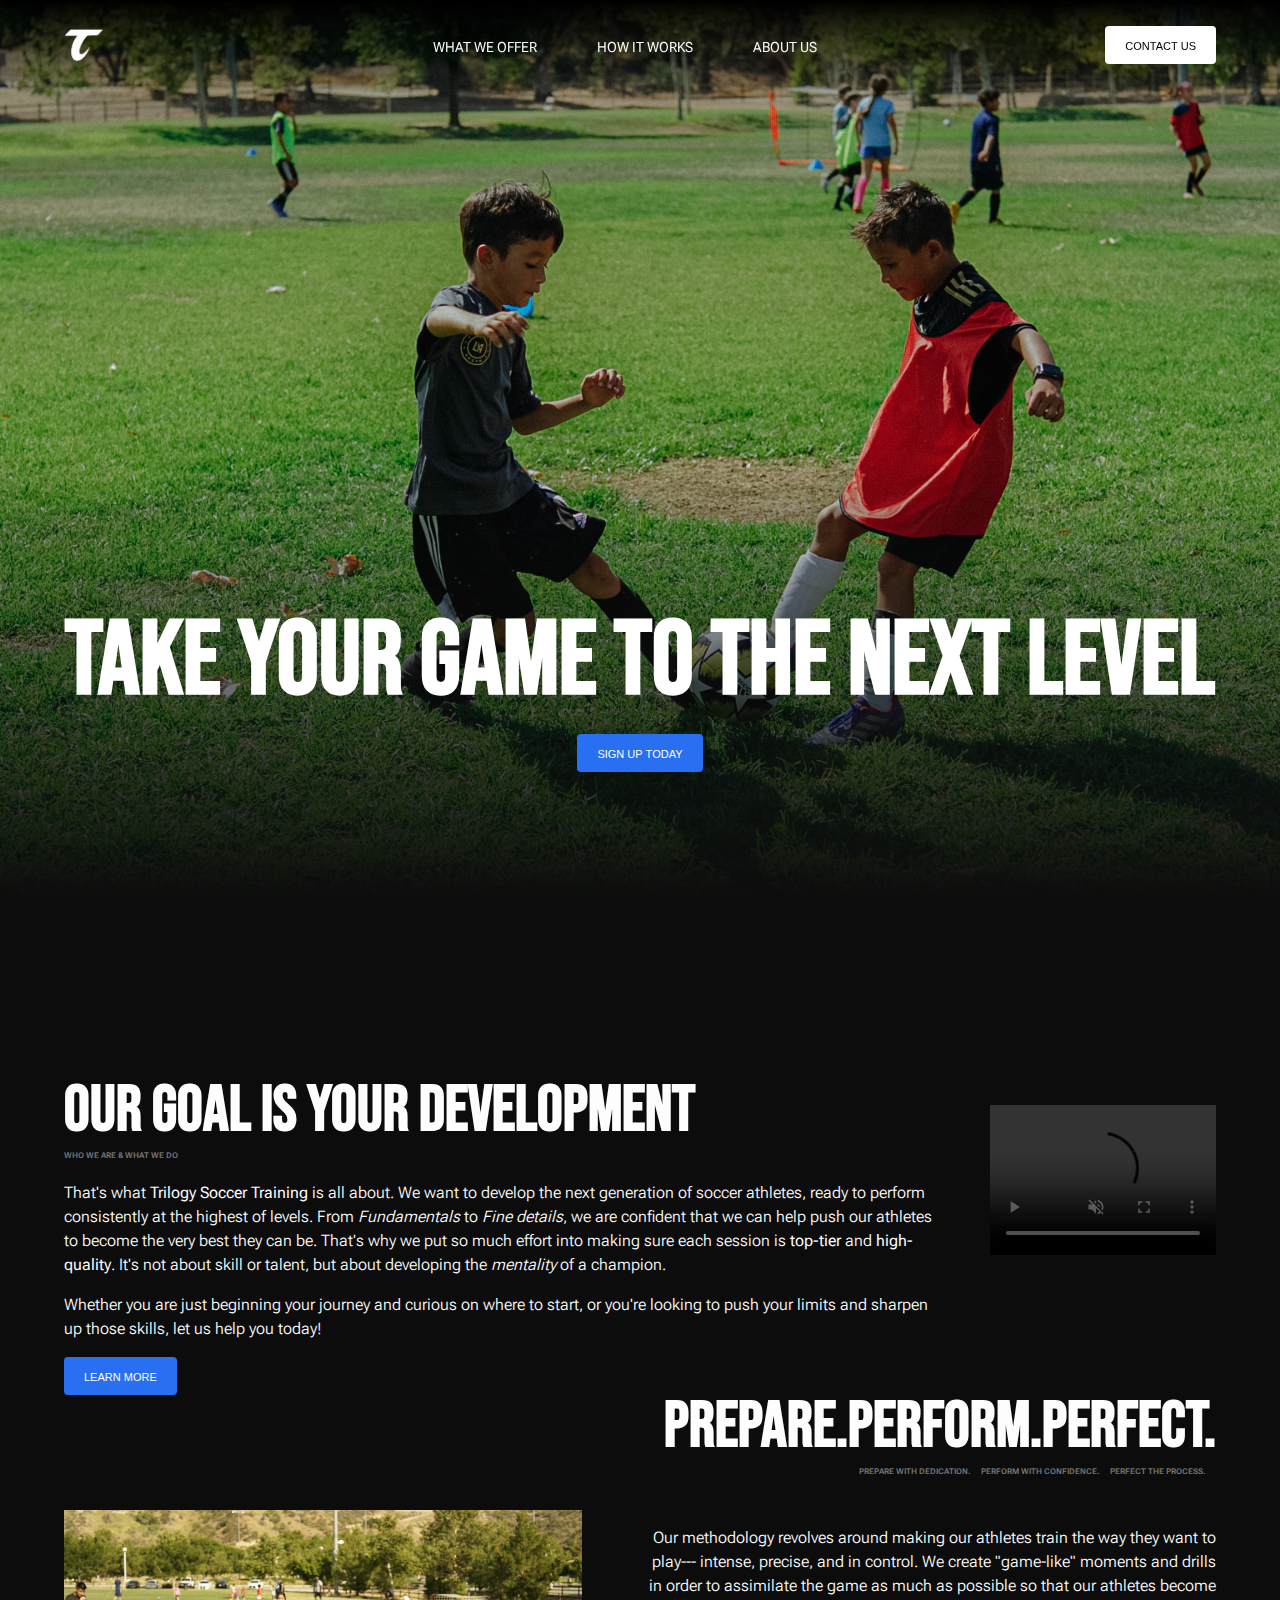
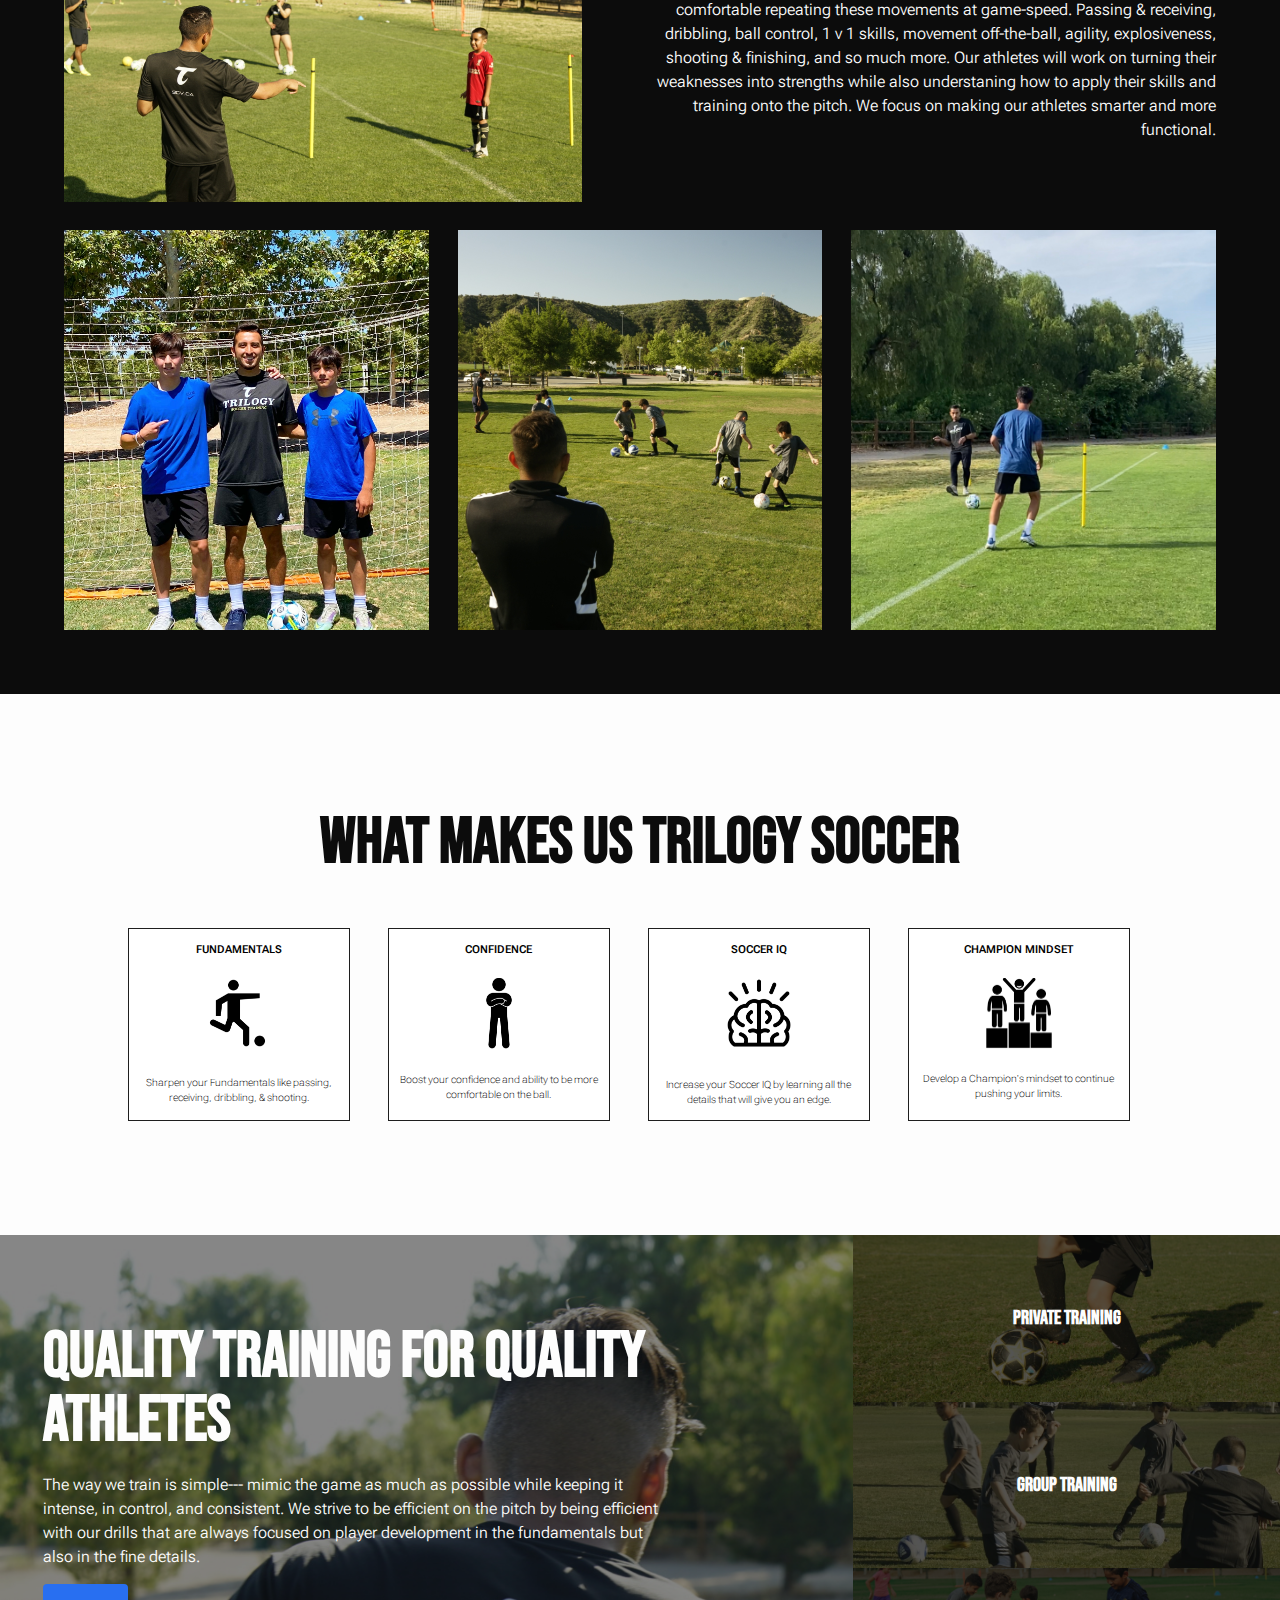
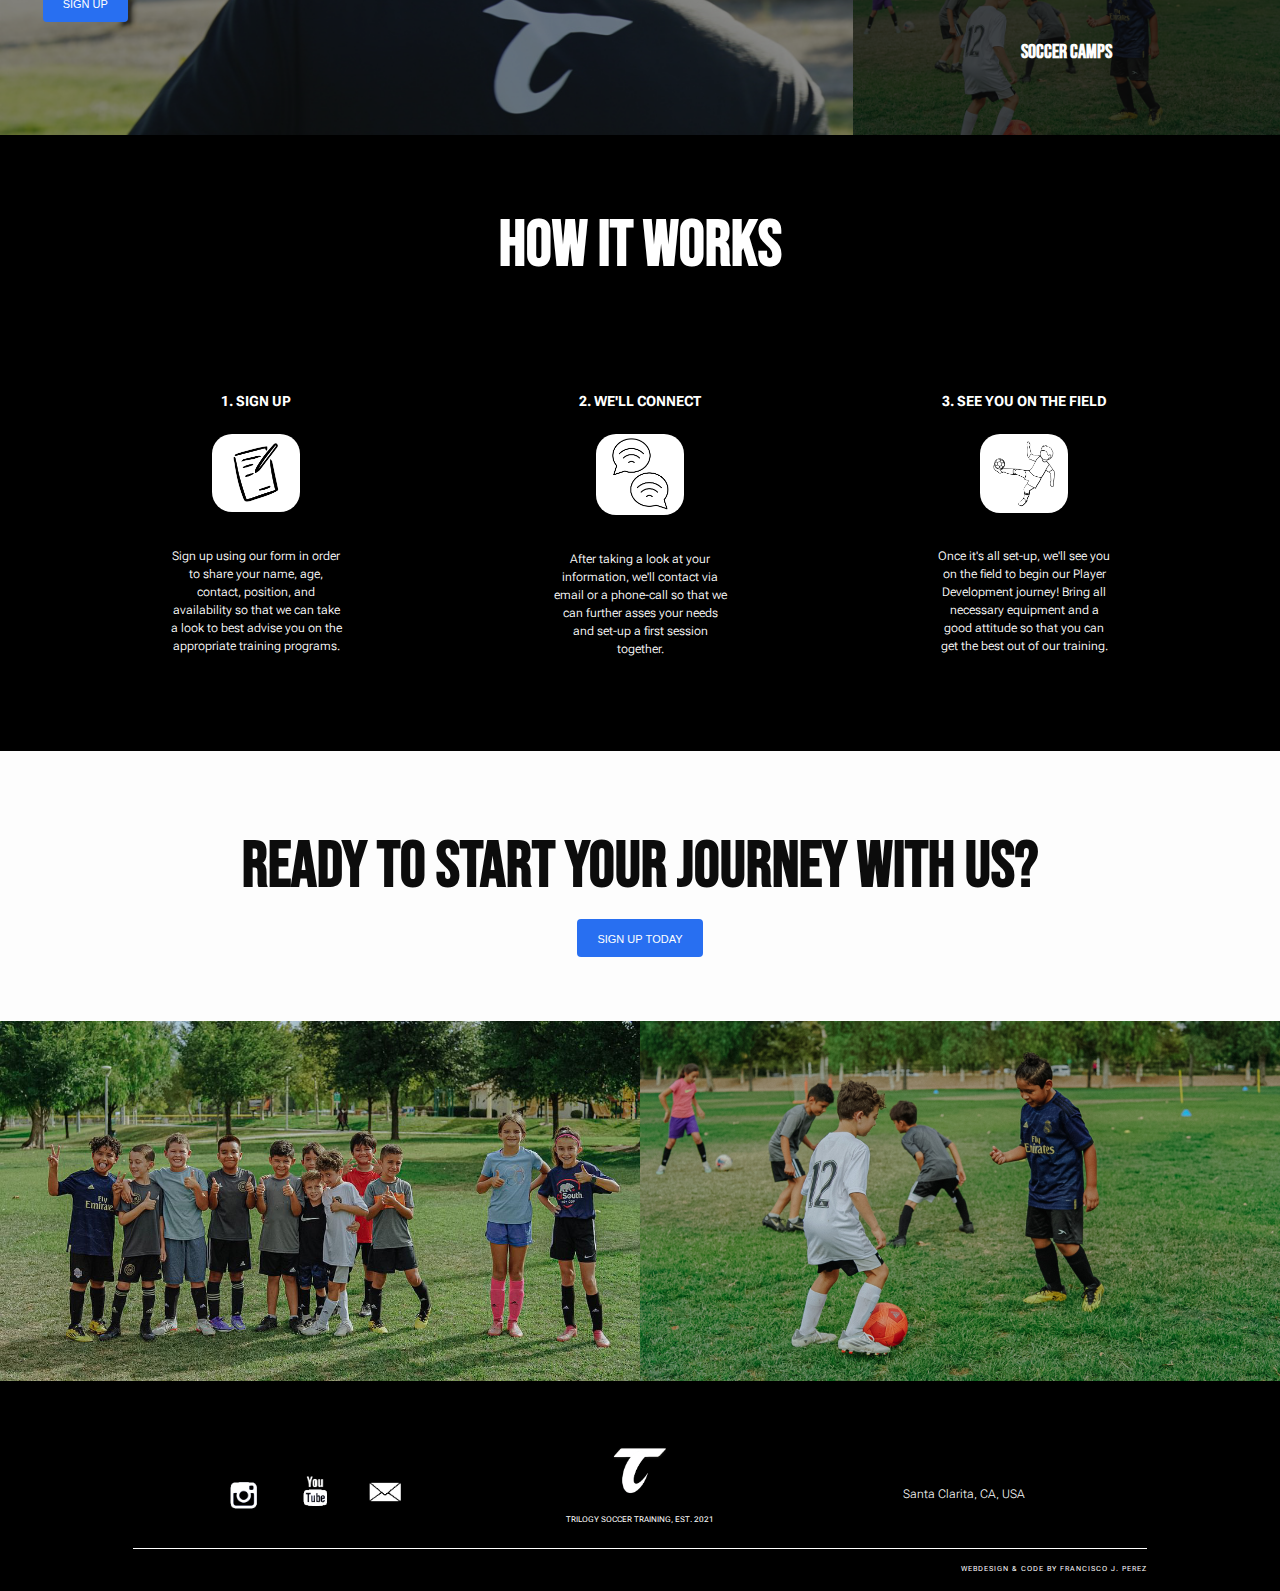
==== index.html @ 5047317f "first commit again" ====
<html lang="en">
  <head>
    <meta charset="UTF-8" />
    <meta http-equiv="X-UA-Compatible" content="IE=edge" />
    <meta name="viewport" content="width=device-width, initial-scale=1.0" />
    <link rel="stylesheet" href="styles.css" />
    <link rel="preconnect" href="https://fonts.googleapis.com" />
    <link rel="preconnect" href="https://fonts.gstatic.com" crossorigin />
    <link
      href="https://fonts.googleapis.com/css2?family=Bebas+Neue&family=Cormorant+Garamond:ital,wght@0,300;0,400;0,500;0,600;0,700;1,300;1,400;1,500;1,600&family=Cormorant+SC:wght@300;400;500;600;700&family=Roboto+Flex:opsz,wght@8..144,100;8..144,200;8..144,300;8..144,400;8..144,500;8..144,600;8..144,700;8..144,800;8..144,900;8..144,1000&display=swap"
      rel="stylesheet"
    />
    <title>Trilogy Soccer Training Website</title>
  </head>
  <body>
    <header class="navbarContainer">
      <nav id="navbar" class="flex">
        <div class="imgContainer" id="logoContainer">
          <a href="index.html">
            <img
              id="trilogy-home"
              src="images/white-trilogy-logo.PNG"
              title="Trilogy Soccer Training Home Page"
              alt="Trilogy Soccer Home Page"
            />
          </a>
        </div>
        <ul class="navList">
          <!--<li><a href="#our-goal">Our Goal</a></li>-->
          <li><a href="what-we-offer.html">What we Offer</a></li>
          <li><a href="#how-it-works">How it Works</a></li>
          <li><a href="about.html">About Us</a></li>
        </ul>
        <div class="contact-box">
          <a
            href="https://docs.google.com/forms/d/e/1FAIpQLSd0nlBnqHXJT5rqXsphaE1DOfJM_0eOpHghrw6ToFtZacVxNQ/viewform?usp=pp_url"
            class="contact-link"
            target="_blank"
            ><button id="contact-us" class="contact-btn">Contact Us</button>
          </a>
        </div>
      </nav>
    </header>
    <main>
      <section class="container main-home" id="graphic-main-home">
        <!--
            <div class="backgroundVideo">
                <video id="mainVid" autoplay loop muted>
                    <source type="video/mp4" src="images/trilogy-camp-newest.MP4">
                </video>
            </div>
            -->
        <div class="text-container flex" id="graphic-Text">
          <h1 id="take-your-game" class="big-title">
            Take Your Game to the Next Level
          </h1>
          <!--<h3 id="first-session-free">Book Your First Session completely Free!</h3>-->
          <button id="sign-up-now" class="sign-up-btn">Sign Up Today</button>
        </div>

        <div class="overlay"></div>
      </section>
      <section class="container our-goal" id="intro-section">
        <div class="text-container flex" id="our-goal">
          <div id="our-goal-title" class="flex">
            <div class="title">
              <h2 id="our-goal-h2" class="medium-title">
                Our Goal is Your Development
              </h2>
              <h3 class="ppp-h3 small-title" id="what-we-do">
                Who we are & what we do
              </h3>
            </div>
          </div>
          <!--<h3 class="ppp-h3" id="what-we-do">Who we are & what we do</h3>-->
          <div id="intro-text">
            <p>
              That's what <strong>Trilogy Soccer Training</strong> is all about.
              We want to develop the next generation of soccer athletes, ready
              to perform consistently at the highest of levels. From
              <em>Fundamentals</em> to <em>Fine details</em>, we are confident
              that we can help push our athletes to become the very best they
              can be. That's why we put so much effort into making sure each
              session is <strong>top-tier</strong> and
              <strong>high-quality</strong>. It's not about skill or talent, but
              about developing the <em>mentality</em> of a champion.
            </p>
            <p>
              Whether you are just beginning your journey and curious on where
              to start, or you're looking to push your limits and sharpen up
              those skills, let us help you today!
            </p>
            <button id="learn-more" class="learn-more-btn">Learn More</button>
          </div>
        </div>
        <div class="image-Section" id="intro-image-container">
          <div id="video-container" class="intro-video-box">
            <video height="256" muted controls autoplay id="video">
              <source type="video/mp4" src="images/trilogy-camp-newest.MP4" />
            </video>
          </div>
        </div>
      </section>
      <section class="container" id="ppp-section">
        <div class="flex" id="ppp-heading">
          <h2 class="ppp-h2 medium-title" id="prepare">Prepare.</h2>
          <h2 class="ppp-h2 medium-title" id="perform">Perform.</h2>
          <h2 class="ppp-h2 medium-title" id="perfect">Perfect.</h2>
        </div>
        <div class="flex" id="sub-heading">
          <h3 class="ppp-h3 small-title">Prepare with dedication.</h3>
          <h3 class="ppp-h3 small-title">Perform with confidence.</h3>
          <h3 class="ppp-h3 small-title">Perfect the process.</h3>
        </div>
        <div class="flex" id="ppp-text">
          <p id="methodology-text">
            Our methodology revolves around making our athletes train the way
            they want to play--- intense, precise, and in control. We create
            "game-like" moments and drills in order to assimilate the game as
            much as possible so that our athletes become comfortable repeating
            these movements at game-speed. Passing & receiving, dribbling, ball
            control, 1 v 1 skills, movement off-the-ball, agility,
            explosiveness, shooting & finishing, and so much more. Our athletes
            will work on turning their weaknesses into strengths while also
            understaning how to apply their skills and training onto the pitch.
            We focus on making our athletes smarter and more functional.
          </p>
          <div class="image-container" id="andrew-wide-flex">
            <img
              src="images/explaining-andrew-coach-wide.JPG"
              alt="Coach explaining drill"
            />
          </div>
        </div>
        <div class="grid" id="ppp-images">
          <div class="image-container" id="angel-grid">
            <img
              src="images/trilogy-angel-skills.JPG"
              alt="Angel working on soccer skills"
            />
          </div>
          <div class="image-container" id="pose-grid">
            <img
              src="images/andrew-training-trilogy.JPG"
              alt="Picture with Andrew and Gabriel Trilogy athletes"
            />
          </div>
          <div class="image-container" id="camp-skills">
            <img
              src="images/soccer-camp-trilogy.JPG"
              alt="trilogy camp skills work"
            />
          </div>
          <div class="image-container" id="brandon-training">
            <img
              src="images/training-with-brandon.jpg"
              alt="training with brandon"
            />
          </div>
          <div class="image-container" id="andrew-wide">
            <img
              src="images/explaining-andrew-coach-wide.JPG"
              alt="Coach explaining drill"
            />
          </div>
        </div>
      </section>
      <section class="container" id="benefits-section">
        <h2>What Makes Us Trilogy Soccer</h2>
        <div class="grid benefits-boxes" id="boxes-container">
          <div class="small-box text-box" id="sharpen-fundamentals">
            <h3 id="fundamentals" class="box-heading">Fundamentals</h3>
            <img
              id="fundamental-icon"
              class="icon"
              src="images/soccer-fundamental-icon.png"
              title="fundamentals icon"
            />
            <p>
              Sharpen your Fundamentals like passing, receiving, dribbling, &
              shooting.
            </p>
          </div>

          <div class="small-box text-box" id="boost-confidence">
            <h3 id="confidence" class="box-heading">Confidence</h3>
            <img
              id="confidence-icon"
              class="icon"
              src="images/confidence-icon.png"
              title="confidence icon"
            />
            <p>
              Boost your confidence and ability to be more comfortable on the
              ball.
            </p>
          </div>
          <!--
                <div class="small-box image-box" id="confidence-pic">
                    <img id="confidence-image" src="images/andrew-training-trilogy.JPG" title="Trilogy Athletes Andrew and Gabriel posing for a picture after an intense session!">
                </div>    
                -->
          <!--
                <div class="small-box image-box" id="soccer-iq-pic">
                    <img id="iq-image" src="images/trilogy-group-talk.JPG" title="Trilogy Coach Francisco explaining the important details to a group of Trilogy Spring Campers.">
                </div>    
                -->

          <div class="small-box text-box" id="soccer-iq">
            <h3 id="iq-heading" class="box-heading">Soccer IQ</h3>
            <img
              id="soccer-iq-icon"
              class="icon"
              src="images/soccer-iq-icon.png"
              title="soccer iq icon"
            />
            <p>
              Increase your Soccer IQ by learning all the details that will give
              you an edge.
            </p>
          </div>

          <!--
                <div class="small-box image-box" id="mindset-pic">
                    <img id="mindset-image" src="images/andrew-striking-wide.JPG" title="Working on our ball striking and mobility after the pass.">
                </div>    
                -->

          <div class="small-box text-box" id="mindset-box">
            <h3 id="mindset" class="box-heading">Champion Mindset</h3>
            <img
              id="champion-icon"
              class="icon"
              src="images/champion-icon.png"
              title="champions icon"
            />
            <p>Develop a Champion's mindset to continue pushing your limits.</p>
          </div>
        </div>
      </section>

      <section class="contianer quality-training">
        <div class="quality-image-container">
          <div class="weOfferText">
            <h2 class="quality-Heading">
              Quality Training for Quality Athletes
            </h2>
            <h3 class="small-title">What we offer</h3>
            <p class="description">
              The way we train is simple--- mimic the game as much as possible
              while keeping it intense, in control, and consistent. We strive to
              be efficient on the pitch by being efficient with our drills that
              are always focused on player development in the fundamentals but
              also in the fine details.
            </p>
            <button class="sign-up-btn">Sign Up</button>
          </div>
          <img
            src="images/cesar-francisco-example-2.JPG"
            alt="quality training"
            id="qualityImage"
          />
        </div>
        <div class="offer-box" id="privateBox">
          <div class="overlay"></div>
          <img
            id="privateImg"
            src="images/one-on-one-angel-wide.jpg"
            alt="private training"
            class="offer-box-img"
          />
          <div class="textBox">
            <h2 class="boxTitle">Private Training</h2>
          </div>
        </div>
        <div class="offer-box" id="groupBox">
          <div class="overlay"></div>
          <img
            src="images/trilogy-group-skills.JPG"
            alt="group training"
            class="offer-box-img"
          />
          <div class="textBox">
            <h2 class="boxTitle">Group Training</h2>
          </div>
        </div>
        <div class="offer-box" id="camps">
          <div class="overlay"></div>
          <img
            id="camp-Pic"
            src="images/gabe-frank-dribbling.JPG"
            alt="soccer camps"
            class="offer-box-img"
          />
          <div class="textBox">
            <h2 class="boxTitle">Soccer Camps</h2>
          </div>
        </div>
        <!--
        <div class="offerContainer">
          <div class="offer-box" id="privateBox">
            <div class="overlay"></div>
            <img
              src="images/one-on-one-angel-wide.jpg"
              alt="private training"
              class="offer-box-img"
            />
            <div class="textBox">
              <h2 class="boxTitle">Private Training</h2>
            </div>
          </div>
          <div class="offer-box" id="groupBox">
            <div class="overlay"></div>
            <img
              src="images/trilogy-group-skills.JPG"
              alt="group training"
              class="offer-box-img"
            />
            <div class="textBox">
              <h2 class="boxTitle">Group Training</h2>
            </div>
          </div>
          <div class="offer-box" id="camps">
            <div class="overlay"></div>
            <img
              src="images/gabe-frank-dribbling.JPG"
              alt="soccer camps"
              class="offer-box-img"
            />
            <div class="textBox">
              <h2 class="boxTitle">Soccer Camps</h2>
            </div>
          </div>
        </div>  
        -->
      </section>

      <section class="container" id="how-it-works">
        <h2 id="how-it-works-title">How it works</h2>
        <div id="how-it-works-boxes" class="flex">
          <div id="step-1-box" class="step-box">
            <h3 id="Step-1">1. Sign Up</h3>
            <div class="icon-container">
              <img
                id="sign-up-icon"
                src="images/sign-up-icon.png"
                title="Sign Up"
              />
            </div>
            <p class="description step-box-p">
              Sign up using our form in order to share your name, age, contact,
              position, and availability so that we can take a look to best
              advise you on the appropriate training programs.
            </p>
          </div>
          <div id="step-2-box" class="step-box">
            <h3 id="Step-2">2. We'll connect</h3>
            <div class="icon-container">
              <img
                id="connect-icon"
                src="images/connect-icon.png"
                title="We'll Connect"
              />
            </div>
            <p class="description step-box-p">
              After taking a look at your information, we'll contact via email
              or a phone-call so that we can further asses your needs and set-up
              a first session together.
            </p>
          </div>
          <div id="step-3-box" class="step-box">
            <h3 id="Step-3">3. See You on the Field</h3>
            <div class="icon-container">
              <img
                id="onthefield-icon"
                src="images/see-you-on-the-field-icon.png"
                title="See You on the field"
              />
            </div>
            <p class="description step-box-p">
              Once it's all set-up, we'll see you on the field to begin our
              Player Development journey! Bring all necessary equipment and a
              good attitude so that you can get the best out of our training.
            </p>
          </div>
        </div>
      </section>

      <section class="container call-to-action" id="sign-up-section">
        <div class="call-to-action-box">
          <h2 class="medium-title" id="ready-to-join">
            Ready to Start Your Journey With Us?
          </h2>
          <button id="sign-up-now" class="sign-up-btn">Sign Up Today</button>
        </div>
      </section>

      <section class="container final-photos">
        <div class="flex picture-container">
          <img
            id="final-group-img"
            src="images/trilogy-camp-cropped.jpeg"
            alt="trilogy athletes pose for a photo"
          />
          <img
            id="shirt-shot-img"
            src="images/gabe-frank-dribbling.JPG"
            alt="Trilogy soccer training, the best for the best."
          />
        </div>
      </section>
    </main>
    <footer>
      <div class="flex top-level" id="top-footer-box">
        <div class="flex sub-box" id="media">
          <ul id="socials-list">
            <li>
              <a
                href="https://www.instagram.com/trilogysoccer/"
                class="social-link"
                target="_blank"
              >
                <img
                  src="images/insta-icon-white.png"
                  alt="instagram"
                  class="footer-social-icon"
                />
              </a>
            </li>
            <li>
              <a
                href="https://www.youtube.com/channel/UC-iIyCw4rAa_piMRPWrDSMw"
                class="social-link"
                target="_blank"
                ><img
                  src="images/youtube-icon-white.png"
                  alt="youtube"
                  class="footer-social-icon"
              /></a>
            </li>
            <li>
              <a href="#" class="social-link" target="_blank"
                ><img
                  src="images/email-icon-white.png"
                  alt="email"
                  class="footer-social-icon"
              /></a>
            </li>
          </ul>
        </div>
        <div class="sub-box flex" id="logo-text">
          <img id="trilogy-simple-logo" src="images/white-trilogy-logo.PNG" />
          <h4 id="small-text-footer">Trilogy Soccer Training, Est. 2021</h4>
        </div>
        <div class="flex sub-box" id="location">
          <h3 id="location-text">Santa Clarita, CA, USA</h3>
        </div>
      </div>
      <div class="bottom-level" id="bottom-footer-box">
        <h4 id="webcode-author">Webdesign & Code by Francisco J. Perez</h4>
      </div>
    </footer>
    <script src="script.js"></script>
  </body>
</html>
---- styles.css ----
:root {
  --white: rgb(253, 253, 253);
  --black: rgb(12, 12, 12);
  --blue: #286ff1;
  --shadow-grey: #6f6f6f;
}

body {
  font-size: 1rem;
  margin: 0 auto;
  padding: 0 auto;
  font-family: "Roboto Flex", sans-serif;
  background-color: var(--black);
}

/* header and nav design*/

header {
  position: fixed;
  top: 0;
  width: 100vw;
  height: 10vh;
  min-height: 70px;
  background-image: linear-gradient(black, transparent);
  color: var(--white);
  display: flex;
  align-items: center;
  justify-content: center;
  z-index: 4;
}

#navbar {
  width: 100%;
  height: 100%;
  padding-left: 5%;
  padding-right: 5%;
  display: flex;
  align-items: center;
  justify-content: space-between;
}

.navList {
  height: 100%;
  display: none;
  list-style: none;
  /*display: flex;*/
  margin: 0px 5%;
  align-items: center;
  justify-content: space-evenly;
}

nav ul li {
  /*height: 100%;*/
  display: inline;
  margin: 0px 25px;
}

nav ul li a:hover,
nav ul li a:focus {
  background-color: rgba(59, 59, 59, 0.8);
}

nav ul li a {
  text-decoration: none;
  color: var(--white);
  font: inherit;
  padding: 5px;
  font-size: 1.25rem;
  font-variant-caps: all-small-caps;
}

img {
  max-width: 100%;
  max-height: 100%;
}

button {
  border-radius: 0.25rem;
  background-color: #286ff1;
  /*background-color: rgb(37, 37, 37);*/
  color: rgb(255, 255, 255);
  padding: 10px 20px;
  font-variant-caps: all-petite-caps;
  font-size: 1rem;
  border-style: none;
  cursor: pointer;
  transition: all 0.5s;
  /*box-shadow: 2px 1px 5px #001d54;*/
}

button:hover,
button:active,
button:focus {
  background-color: #1758d0;
}

.contact-btn {
  background-color: rgb(255, 255, 255);
  color: black;
}

.contact-btn:hover,
.contact-btn:active,
.contact-btn:focus {
  background-color: rgb(203, 203, 203);
}

#trilogy-home {
  width: 40px;
  height: auto;
}

#logoContainer {
  /*margin: 5px 30% 2px 15px;*/
  /*margin-right: 30%;
    margin-left: 15px;*/
  align-content: center;
}

/** start of MAIN section design */

main {
  background-color: var(--black);
  color: var(--white);
  /*
    background-color: black;
    color: white;*/
}

#graphic-main-home {
  width: 100vw;
  height: 50vh;
  min-height: 400px;
  position: relative;
  margin-bottom: 5%;
  background-image: url("images/cruz-nathan-dribbling.JPG");
  background-position: 57%;
  background-repeat: no-repeat;
  background-size: cover;
  background-color: black;
}

.backgroundVideo {
  width: 100%;
  height: 100%;
  position: relative;
}

#mainVid {
  width: 100%;
  height: 100%;
  object-fit: cover;
  position: relative;
  left: 0;
  right: 0;
}

.overlay {
  width: 100%;
  height: 100%;
  /*background-image: url('images/andrew-drill-wide.JPG');
    background-position: right;
    background-repeat: no-repeat;
    background-size: cover;*/
  opacity: 0;
  z-index: 1;
  background-color: var(--black);
}

#graphic-image {
  object-fit: cover;
}

.flex {
  display: flex;
  align-items: center;
}

.grid {
  display: grid;
  align-items: center;
}

h1 {
  font-family: "Bebas Neue", cursive;
  font-size: 3rem;
}

h2 {
  font-family: "Bebas Neue", cursive;
  font-size: 1.5rem;
  line-height: 1;
}

h3 {
  font-size: 0.75rem;
  line-height: 1;
}

p {
  font-size: 0.625rem;
  line-height: 1.5;
  font-weight: 300;
}

#small-font {
  font-size: 00.625rem;
}

#take-your-game {
  text-align: center;
  /*font-size: 4rem;*/
  margin: 0px;
  margin-bottom: 10px;
}

#first-session-free {
  font-size: 0.85rem;
  font-variant-caps: all-petite-caps;
  font-weight: 600;
  margin: 10px 0px;
  color: #e6e319;
}

#graphic-text {
  color: white;
  background-image: linear-gradient(transparent, rgb(20, 20, 20), var(--black));
  /*background-color: var(--black);*/
  width: 100%;
  flex-direction: column;
  align-items: center;
  position: absolute;
  bottom: 0;
  left: 0;
  right: 0;
  margin: 0px;
  margin-left: 0px;
  margin-right: 0px;
  margin-bottom: 0px;
  padding: 0%;
  padding-bottom: 5%;
  padding-top: 5%;
  z-index: 2;
  text-align: center;
  display: flex;
  align-items: center;
  justify-content: center;
}
/*  End of graphic home design */

/** Intro section design*/

#intro-section {
  display: flex;
  position: relative;
  /*width: 100vw;*/
  padding: 0% 5%;
  justify-content: center;
  align-items: center;
  flex-direction: column;
}

video {
  height: 100%;
  max-width: 100%;
}

#our-goal {
  padding: 0px;
  line-height: 1.5;
  flex-direction: column;
  align-items: flex-start;
  /*max-width: 700px;*/
  width: 100%;
  margin-top: 10%;
  margin-bottom: 5%;
}

#intro-image-container {
  padding: 0%;
  padding-left: 0%;
  text-align: center;
}

#our-goal-title {
  /*width: 100%;*/
  align-items: center;
  justify-content: space-between;
}

#text-section-image {
  width: 100%;
}

#our-goal-h2 {
  margin: 0%;
}

#what-we-do {
  color: rgb(115, 115, 115);
}

#angel-skills-img {
  display: none;
  width: 20rem;
  height: auto;
  margin-left: 15%;
  margin-top: 0px;
}

#andrew-aj-img {
  display: none;
  width: 35rem;
  height: auto;
  /*margin-top: -15px;*/
}

#trilogy-coaches {
  width: 100%;
  height: auto;
}

/** end of intro section */

/** benefits section */

#benefits-section {
  /*
    background-color: black;
    color: white;*/

  text-align: center;
  align-items: center;
  justify-content: center;
  padding: 5% 10%;
  background-color: var(--white);
  color: var(--black);
}

.benefits-boxes {
  /*margin: 15% 5%;*/
  margin: 5px;
  margin-bottom: 10%;
  grid-template-columns: repeat(2, 1fr);
  grid-template-rows: repeat(2, 1fr);
  /*grid-template-rows: minmax(250px, 350px);
    grid-gap: 5px;*/
  /*row-gap: 30px;*/
  grid-gap: 5px;
  align-items: center;
}

.small-box {
  background-color: rgb(255, 255, 255);
  border-radius: 0px;
  width: 100%;
  height: 100%;
  max-width: 220px;
  max-height: 400px;
  color: black;
  border: 1px solid rgb(30, 30, 30);
  /*border-radius: 1em;
    /*box-shadow: 4px 4px 8px rgb(68, 67, 67);*/
}

.box-heading {
  text-align: center;
  margin: 5%;
  font-size: 1rem;
  font-weight: 600;
  font-variant-caps: all-petite-caps;
}

/*
.small-box h3 {
    margin: 10% 10% 5% 10%;
    font-size: 0.85rem;
    font-weight: 100;
}
*/

.small-box p {
  margin: 5%;
  font-size: 0.625rem;
  font-weight: 100;
}

.image-box img {
  object-fit: cover;
  overflow: hidden;
  border-radius: 0px;
  opacity: 0.7;
  height: 100%;
  width: 100%;
}

.image-box {
  display: none;
  background-color: black;
  /*border-radius: 5px;*/
}

/*
#sharpen-fundamentals {
    grid-column: 2;
}

#sharpen-fundamentals-pic {
    grid-column: 1;
    grid-row: 1;
}

#boost-confidence {
    grid-column: 2;
}

#confidence-pic {
    grid-column: 1;
    grid-row: 2;
}
*/

.icon {
  max-width: 100px;
  width: 40%;
  margin: 5%;
}

/* End of benefits*/

/** Prepare perform perfect section*/

#ppp-section {
  padding: 5%;
  text-align: center;
  align-items: center;
  justify-content: center;
}

#ppp-heading {
  justify-content: flex-start;
  align-items: center;
  flex-direction: row;
}

#sub-heading {
  align-items: flex-start;
  justify-content: flex-start;
  color: rgb(115, 115, 115);
}

.ppp-h3 {
  text-align: left;
  margin: 5px 10px 5px 0px;
  font-size: 0.75rem;
  /*font-weight: 200;*/
  font-variant-caps: all-small-caps;
}

.ppp-h2 {
  margin: 0;
  margin-bottom: 0%;
}

#ppp-text {
  text-align: left;
  margin-top: 2.5%;
  margin-bottom: 2.5%;
  flex-direction: column;
  line-height: 1.5;
  /*align-items: flex-start;*/
}

.all-caps {
  font-variant-caps: all-small-caps;
  font-size: 1.25rem;
  margin: 5px 0%;
}

/*
.methodology {
    text-align: left;
    justify-content: flex-start;
    line-height: normal;
    font-variant-caps: all-small-caps;
}
*/

#ppp-images {
  margin: 0%;
  grid-template-columns: repeat(2, 1fr);
  grid-template-rows: repeat(2, minmax(160px, 250px));
  /*grid-template-rows: minmax(250px, 350px);
    grid-gap: 5px;*/
  /*row-gap: 30px;*/
  grid-gap: 2.5%;
  align-items: center;
}

.image-container {
  /*max-width: 200px;*/
  width: 100%;
  height: 100%;
}

.image-container img {
  object-fit: cover;
  overflow: hidden;
  width: 100%;
  height: 100%;
}
/*
#angel-flex {
    display: none;
}
*/

#andrew-wide-flex {
  display: none;
}

#pose-grid {
  display: block;
}

#angel-grid {
  display: block;
}

#andrew-wide {
  grid-column: 1 / 3;
}

/** what we offer*/

/*
#what-we-offer-section {
  position: relative;
  display: none;
  background-image: linear-gradient(
    var(--black),
    rgb(48, 48, 48),
    rgb(87, 87, 87)
  );
  background-color: var(--black);
  color: var(--white);
  padding: 5%;
  padding-top: 2.5%;
  text-align: center;
}

#what-we-offer {
  position: absolute;
  top: 2.5%;
  left: 0;
  right: 0;
  margin: auto;
}

#offer-image {
  object-fit: cover;
  position: absolute;
  width: 100%;
  height: 100%;
  bottom: 0;
  left: 0;
  opacity: 0.25;
}

#inner-offer-boxes {
  padding: 10px;
  padding-top: 15%;
  align-items: center;
  justify-content: space-evenly;
  width: 95%;
  flex-direction: column;
}

.offer-box {
  position: relative;
  display: flex;
  flex-direction: column;
  align-items: center;
  justify-content: space-around;
  z-index: 2;
  padding: 0px 0px 15px 0px;
  width: 300px;
  max-width: 300px;
  min-height: 250px;
  height: 350px;
  margin: 2.5%;
  text-align: center;
  background-color: var(--white);
  color: var(--black);
}

.offer-box .imageBox {
  width: 100%;
  max-height: 300px;
  overflow: hidden;
  margin: 0px;
  margin-bottom: 5px;
  display: flex;
  justify-content: center;
  align-items: center;
}

.offer-box h3 {
  text-align: center;
  margin-top: 5px;
  margin-bottom: 10px;
  color: var(--black);
  font-family: "Bebas Neue";
  font-size: 1.5rem;
}

.offer-box .price {
  display: inline-block;
  font-size: 3rem;
  margin: 5px;
}

.offer-box img {
  object-fit: cover;
  max-width: none;
  max-height: none;
  width: 110%;
}

#camp-Pic {
  width: 155%;
}

.small-price-text {
  display: inline-block;
  font-size: 0.625rem;
  font-variant-caps: all-small-caps;
  font-weight: 200;
}*/

/*
.description {
  font-size: 0.625rem;
  font-weight: 200;
  margin: 10px 5px;
  padding: 5% 10%;
}*/

.quality-training {
  width: 100vw;
  max-width: 100vw;
  padding: 0px;
  position: relative;
  display: grid;
  grid-template-columns: 1fr;
  /*
  grid-template-rows: repeat(3, minmax(100px, 1fr));*/
  align-items: center;
  justify-items: center;
  background-color: var(--black);
}

.quality-training .quality-image-container {
  object-fit: cover;
  position: relative;
  height: 100%;
  overflow: hidden;
  min-height: 260px;
  max-height: 300px;
}

#qualityImage {
  max-width: 175%;
  max-height: 175%;
  object-fit: cover;
  opacity: 0.5;
}

.weOfferText {
  border-collapse: collapse;
  position: absolute;
  top: 0;
  left: 0;
  max-width: none;
  padding: 5%;
  display: flex;
  flex-direction: column;
  align-items: flex-start;
  z-index: 2;
}

.weOfferText h2,
.weOfferText h3 {
  margin: 5px 0px;
}

.weOfferText .small-title {
  display: none;
  font-variant-caps: all-petite-caps;
  font-size: 0.75rem;
  color: rgb(115, 115, 115);
  color: var(--black);
}

.weOfferText .description {
  text-align: left;
  font-weight: 300;
  margin: 15px 0px;
}

.offerContainer {
  position: relative;
  top: 0;
  right: 0;
  height: 100%;
  width: 100%;
  display: grid;
  grid-auto-columns: 1fr;
  grid-auto-rows: minmax(125px, 300px);
  /*grid-template-rows: repeat(autofit, minmax(15rem, 1fr));*/
}

.offer-box {
  position: relative;
  display: flex;
  align-items: center;
  background-color: var(--white);
  color: var(--black);
  display: flex;
  align-items: center;
  justify-content: center;
  width: 100%;
  height: 100%;
  max-width: 100vw;
  max-height: 300px;
  padding: 0px;
  margin: 0px;
  background-color: var(--black);
  color: var(--white);
}

.offer-box .overlay {
  position: absolute;
  opacity: 0.75;
  z-index: 1;
}

.offer-box .offer-box-img {
  position: relative;
  width: 100%;
  object-fit: cover;
  z-index: 0;
}

.offer-box .textBox {
  position: absolute;
  text-align: center;
  left: 0;
  right: 0;
  margin: auto;
  z-index: 2;
}

.offer-box .textBox .boxTitle {
  font-size: 1.5rem;
}

#privateImg {
  object-position: bottom center;
}
/*

#groupBox {
  background-image: url("images/trilogy-group-skills.JPG");
  background-position: bottom center;
  background-repeat: no-repeat;
  background-size: cover;
}

#camps {
  background-image: url("images/gabe-frank-dribbling.JPG");
  background-position: bottom center;
  background-repeat: no-repeat;
  background-size: cover;
}*/

/* How it works section*/

#how-it-works {
  text-align: center;
  justify-content: center;
  background-color: black;
  color: white;
  padding: 5% 2.5%;
}

#how-it-works-boxes {
  flex-direction: column;
  align-items: center;
  justify-content: center;
}

.step-box {
  display: flex;
  flex-direction: column;
  padding: 15px;
  text-align: center;
  align-items: center;
  justify-content: center;
  /*border: 1px solid darkgray;*/
  width: 60%;
  min-height: 200px;
  margin: 2% 0%;
}

.step-box h3 {
  font-size: 1.25rem;
  font-variant-caps: all-small-caps;
}

.icon-container {
  padding: 10px 0px auto;
  margin: 5px;
  border-radius: 1.25em;
  background-color: white;
  width: 25%;
  height: 25%;
}

.icon-container img {
  margin-top: 5%;
  width: 100%;
  height: 100%;
  max-width: 200px;
}

.step-box-p {
  max-width: 175px;
  padding: 5%;
  font-size: 0.75rem;
  text-align: center;
}

/** Call to action */

.call-to-action {
  background-color: var(--white);
  color: var(--black);
  padding: 5% 10%;
  text-align: center;
  display: flex;
  align-items: center;
  justify-content: center;
}

.call-to-action-box {
  text-align: center;
  align-items: center;
}

#ready-to-join {
  margin: 2.5% 0%;
}

.final-photos {
  width: 100%;
}

.picture-container {
  width: 100%;
  flex-direction: row;
}

#shirt-shot-img {
  display: none;
}

/** about us page**/

/* about us graphic design*/

.about-header {
  width: 100vw;
  height: 60vh;
  min-height: 400px;
  position: relative;
  margin-bottom: 5%;
  background-image: url("images/cesar-francisco-drillexample.JPG");
  background-position: left;
  background-repeat: no-repeat;
  background-size: cover;
  background-color: black;
}

.about-header-text {
  color: white;
  background-image: linear-gradient(transparent, var(--black));
  width: 100%;
  flex-direction: column;
  align-items: center;
  text-align: center;
  position: absolute;
  right: 0;
  left: 0;
  bottom: 0;
  margin: auto;
  padding: 0%;
  padding-bottom: 0%;
  padding-top: 2.5%;
  z-index: 2;
}

.intro-about {
  padding: 0% 10%;
  margin: 5% 0%;
  display: flex;
  flex-direction: column;
  align-items: center;
  justify-content: center;
}

.about-us-text {
  flex-direction: column;
  padding-right: 5%;
  max-width: none;
  align-items: flex-start;
}

.intro-text {
  font-size: 1rem;
  line-height: 1.5;
}

.mission-statement {
  width: 100%;
  height: 35vw;
  min-height: 350px;
  position: relative;
  margin-bottom: 0%;
  background-image: url("images/trilogy-coach-background.JPG");
  background-position: center;
  background-repeat: no-repeat;
  background-size: cover;
  background-color: black;
}

.statement-text {
  color: white;
  /*width: 700px;*/
  justify-content: center;
  flex-direction: column;
  align-items: center;
  text-align: center;
  position: absolute;
  right: 0;
  left: 0;
  top: 0;
  bottom: 0;
  margin: auto;
  padding: 5%;
  z-index: 2;
}

.statement-text h2,
.statement-text p {
  margin: 15px 0px;
  justify-items: flex-start;
}

.mission-text {
  color: inherit;
  padding: 5%;
  text-align: center;
  font-size: 1.25rem;
  font-style: italic;
}

.logo-box {
  padding: 5%;
  background-color: var(--white);
  color: var(--black);
}

.logos-container {
  flex-direction: row;
  align-items: center;
  justify-content: space-around;
  width: 100%;
}

.individual-logo-box {
  max-width: 200px;
  overflow: hidden;
}

.logo {
  width: 75px;
}

.coach-quote {
  margin: 5% 0%;
  padding: 0% 10%;
  display: flex;
  flex-direction: column-reverse;
  align-items: center;
  justify-content: center;
}

.coach-image-container {
  max-height: 500px;
  width: 100%;
  overflow: hidden;
}

.coach-image-box {
  display: flex;
  flex-direction: column-reverse;
}

.coach-image-container img {
  position: relative;
}

.coach-quote-text p::first-line {
  font-weight: bold;
  font-style: italic;
  font-size: 1.5rem;
}

/** end of about */

/** what we offer page styling **/

.we-offer-graphic {
  width: 100%;
  height: 50vh;
  min-height: 400px;
  position: relative;
  margin-bottom: 5%;
  background-image: url("images/nathan-alonso-dribble.JPG");
  background-position: center;
  background-repeat: no-repeat;
  background-size: cover;
  background-color: black;
}

.offer-title-text {
  color: white;
  background-image: linear-gradient(transparent, rgb(20, 20, 20), var(--black));
  width: 100%;
  /*width: 700px;*/
  justify-content: center;
  flex-direction: column;
  align-items: center;
  text-align: center;
  position: absolute;
  right: 0;
  left: 0;
  bottom: 0;
  margin: auto;
  padding: 0%;
  padding-bottom: 2.5%;
  padding-top: 5%;
  z-index: 2;
}

.we-offer-intro {
  margin: 5% 0%;
  padding: 0% 5%;
  grid-template-columns: 1fr;
}

.offer-img-box {
  max-width: 100%;
  overflow: hidden;
}

.offer-img-box img {
  max-width: 100%;
}

.training-box-text {
  flex-direction: column;
  align-items: flex-start;
}

.training-box-text h2 {
  margin: 20px 0px 5px 0px;
}

/** offer-subgroups section */
.offer-grouping {
  background-color: var(--white);
  padding: 0% 5%;
}

.boxes-container {
  flex-direction: row;
  flex-wrap: wrap;
  align-items: center;
  justify-content: center;
  width: 100%;
}

.individual-box {
  background-color: var(--black);
  box-shadow: 5px 6px 5px var(--shadow-grey);
  color: var(--white);
  width: 100%;
  max-width: 700px;
  padding: 2.5%;
  margin: 5%;
  flex-direction: column;
  align-items: center;
  justify-content: space-between;
}

.individual-box h2 {
  width: 100%;
  text-align: center;
}

.icon-img {
  max-width: 100%;
  overflow: hidden;
  display: flex;
  align-items: center;
  justify-content: center;
}

.icon-img img {
  max-width: 100px;
  width: 100%;
}

#private-icon-offer {
  width: 75%;
}

.offer-list {
  list-style-type: square;
  line-height: normal;
  font-weight: 200;
  /* width: 100%;*/
}

/** Footer information */

footer {
  text-align: center;
  background-color: #000;
  color: white;
  padding: 5% 10% 5px 10%;
  font-weight: 400;
  font-size: 0.85rem;
}

#top-footer-box {
  /*
  flex-direction: row;*/
  padding: 0% 2.5%;
  /*
  align-items: center;
  justify-content: space-evenly;*/
  display: grid;
  grid-template-columns: 1fr 1fr;
  grid-template-rows: repeat(2, 1fr);
}

.sub-box {
  /*max-width: 250px;*/
  padding: 0% 10px;
  /*margin: 0% 5%;*/
  /*width: 33%;*/
  align-items: center;
  justify-content: center;
}

#media {
  grid-column: 1;
  grid-row: 2;
  align-items: flex-end;
}

#location {
  grid-column: 2;
  grid-row: 2;
  align-items: flex-end;
}

#logo-text {
  grid-column: 1 / 3;
  grid-row: 1;
  flex-direction: column;
}

#trilogy-simple-logo {
  width: 3.5rem;
  height: auto;
  max-width: 80px;
}

#socials-list {
  padding: 0%;
  text-align: left;
  list-style: none;
  display: flex;
  align-items: center;
}

.sub-box ul li a,
.sub-box ul li img {
  cursor: pointer;
  transition: all 0.5s ease-in-out;
}

.sub-box ul li img:hover {
  transform: scale(1.2);
}

.footer-social-icon {
  width: 50px;
  display: flex;
  align-items: flex-end;
  justify-content: space-around;
}

footer ul li {
  /*font-size: 0.8rem;*/
  display: inline-block;
  padding: 0px 2px;
}

h4 {
  font-weight: 400;
  font-size: 0.75rem;
  font-variant-caps: all-small-caps;
}

#location-text {
  font-weight: 200;
  font-size: 0.75rem;
}

#bottom-footer-box {
  text-align: center;
  margin: 5px;
  padding: 0%;
  align-items: center;
  justify-content: center;
  border-top: 1px solid rgb(255, 255, 255);
}

#webcode-author {
  text-align: end;
  letter-spacing: 1;
  font-size: 0.625rem;
}

@media only screen and (min-width: 320px) {
  .quality-training .quality-image-container {
    object-fit: cover;
    position: relative;
    height: 100%;
    overflow: hidden;
    min-height: 200px;
    max-height: 350px;
  }

  #qualityImage {
    max-width: 175%;
    max-height: 175%;
    object-fit: cover;
    opacity: 0.5;
  }
}

@media only screen and (min-width: 480px) {
  #graphic-main-home {
    height: 75vh;
  }

  h1 {
    font-family: "Bebas Neue", cursive;
    font-size: 4.5rem;
  }

  h2 {
    font-family: "Bebas Neue", cursive;
    font-size: 2.5rem;
    line-height: 1;
  }

  h3 {
    font-size: 1.25rem;
    line-height: 1;
  }

  p {
    font-size: 1rem;
    line-height: 1.5;
    font-weight: 300;
  }

  .quality-training .quality-image-container {
    max-height: 400px;
  }
}

@media only screen and (min-width: 600px) {
  #boxes-container {
    grid-template-columns: repeat(4, 1fr);
    grid-template-rows: auto;
    grid-gap: 1.5%;
    margin: 5% 0%;
  }

  .weOfferText {
    top: 0;
    left: 0%;
    max-width: 50%;
    padding: 5%;
  }

  #qualityImage {
    max-width: 125%;
    max-height: 125%;
  }
}

@media only screen and (min-width: 768px) {
  /* Graphic home screen*/
  #graphic-main-home {
    width: 100vw;
    height: 100vh;
  }

  .we-offer-graphic {
    width: 100vw;
    height: 100vh;
  }

  h1 {
    text-align: center;
    font-size: 6.5rem;
    margin: 0px;
    margin-bottom: 10px;
  }

  h2 {
    font-size: 4rem;
  }

  #take-your-game {
    text-align: center;
    /*font-size: 4rem;*/
    margin: 0px;
    margin-bottom: 10px;
  }

  .navList {
    display: flex;
    flex-direction: row;
  }

  nav ul li {
    display: inline-block;
    color: white;
  }

  #graphic-text {
    color: white;
    /*width: 55%;*/
    flex-direction: column;
    align-items: center;
    position: absolute;
    /*margin: 2.5% 5% 5% 5%;
    padding: 5%;*/
    z-index: 2;
    padding-bottom: 10%;
    padding-top: 10%;
    background-image: linear-gradient(transparent, var(--black));
  }

  .offer-title-text {
    padding-bottom: 10%;
    padding-top: 10%;
    background-image: linear-gradient(transparent, var(--black));
  }

  /* Our goal  */

  .intro-about {
    flex-direction: row;
    align-items: center;
    justify-content: center;
  }

  .about-us-text {
    max-width: 45%;
  }

  .about-header {
    width: 100vw;
    height: 95vh;
  }

  .coach-quote {
    flex-direction: row;
  }

  .coach-image-box {
    max-width: 45%;
  }

  .coach-image-container {
    max-height: 550px;
    width: 100%;
    overflow: hidden;
  }

  .coach-image-container img {
    position: relative;
  }

  .coach-quote-text {
    padding-left: 5%;
    max-width: 55%;
  }

  /*ppp part*/

  #angel-grid {
    display: none;
  }

  #pose-grid {
    display: none;
  }

  /*
    #angel-flex {
        display: block;
        min-width: 300px;
        max-height: 400px;
        overflow-y: hidden;
    }
    */

  /*inner-offer-boxes*/
  .quality-training {
    width: 100vw;
    min-height: 300px;
    max-height: 500px;
    padding: 0px;
    position: relative;
    grid-template-columns: repeat(3, minmax(100px, 1fr));
    grid-template-rows: repeat(3, minmax(100px, 1fr));
    background-color: var(--black);
  }

  .quality-training .quality-image-container {
    grid-column: 1 / 3;
    grid-row: 1 / 4;
    object-fit: cover;
    position: relative;
    object-position: center;
    overflow: hidden;
    height: 100%;
    max-height: none;
  }

  #qualityImage {
    max-width: 200%;
    max-height: 200%;
    object-fit: cover;
    opacity: 0.5;
  }

  /*
  #qualityImage {
    max-width: 100%;
    max-height: 100%;
  }*/

  .weOfferText {
    top: 0;
    left: 0;
    max-width: 100%;
    padding: 5%;
  }

  .offerContainer {
    grid-auto-rows: unset;
    grid-auto-columns: unset;
    grid-template-columns: minmax(1fr, 400px);
    grid-template-rows: 1fr 1fr 1fr;
    overflow: hidden;
    min-height: none;
    max-height: 100%;
  }

  .offer-box {
    grid-column: 3;
    display: flex;
    align-items: center;
    background-color: var(--white);
    color: var(--black);
    display: flex;
    align-items: center;
    justify-content: center;
    width: 100%;
    min-height: 100px;
    max-height: 300px;
    padding: 0px;
    margin: 0px;
    background-color: var(--black);
    color: var(--white);
  }

  .offer-box .overlay {
    opacity: 0.7;
  }

  .offer-box .textBox {
    position: absolute;
    text-align: center;
    left: 0;
    right: 0;
    margin: auto;
    z-index: 2;
  }

  .offer-box .textBox .boxTitle {
    font-size: 1.25rem;
  }

  #privateBox {
    grid-row: 1 / 2;
  }

  #groupBox {
    grid-row: 2 / 3;
  }

  #camps {
    grid-row: 3 / 4;
  }

  #camp-pic {
    height: 100%;
    max-width: none;
    max-height: 200%;
  }

  /* how it works */

  #how-it-works {
    padding: 2% 5%;
  }

  #how-it-works-boxes {
    flex-direction: row;
    align-items: baseline;
    justify-content: center;
  }

  .call-to-action {
    margin-bottom: 0%;
  }

  .picture-container {
    max-width: 100%;
    overflow: hidden;
  }

  #shirt-shot-img {
    display: block;
    max-width: 50%;
    height: 100%;
  }

  #final-group-img {
    max-width: 50%;
  }

  /*footer*/
  .footer-social-icon {
    width: 65px;
  }
}

@media only screen and (min-width: 1024px) {
  /** home screen */

  /* Intro part*/

  /*
    #intro-section {
        flex-direction: row;
        padding: 0% 10%;
    }

    #intro-image-container {
        width: 100%;
        height: 100%;
        padding: 0%;
    }

    #text-section-image {
        display: flex;
        flex-direction: row;
        align-items: flex-start;
    }

    #our-goal {
        padding: 0%;
    }

    #intro-text {
        margin-top: 0%;
    }

    #coach-text {
        display: none;
    }

    #coach-image-paragraph {
        display: flex;
        flex-direction: column;
        align-items: center;
        margin-left: 10%;

    }

    #coach-square {
        overflow: hidden;
        height: 100%;
        width: 100%;
        max-width: 300px;
        max-height: 400px;
    }

    #floated-francisco-img {
        max-width: 500px;
        max-height: 700px;
        object-fit: cover;
    }
    */
  #intro-section {
    flex-direction: row;
  }

  #intro-image-container {
    padding: 0%;
    padding-left: 5%;
    text-align: center;
  }

  #our-goal {
    margin-bottom: 0px;
  }

  .weOfferText {
    top: 0;
    left: 0;
    max-width: 85%;
    padding: 10% 5%;
  }

  .weOfferText .description {
    padding-right: 15%;
  }

  #camp-Pic {
    width: 175%;
  }

  #contact {
    flex-direction: row-reverse;
    align-items: center;
    justify-content: space-between;
    max-height: 900px;
  }

  #image-contact-box {
    /*width: 45%;*/
    overflow: hidden;
    max-width: 50%;
  }

  #contact-img {
    height: 100%;
    max-width: 900px;
    max-height: 900px;
    object-fit: cover;
  }

  .ppp-h2 {
    margin-top: 0%;
  }

  #ppp-section {
    padding-top: 0%;
  }

  #ppp-text {
    flex-direction: row-reverse;
    text-align: right;
  }

  #ppp-heading {
    justify-content: flex-end;
    align-items: center;
    flex-direction: row;
  }

  #sub-heading {
    align-items: flex-start;
    justify-content: flex-end;
    color: rgb(115, 115, 115);
  }

  #methodology-text {
    max-width: 50%;
    align-self: baseline;
  }

  #ppp-images {
    grid-template-columns: repeat(3, 1fr);
    grid-template-rows: repeat(1, minmax(200px, 1fr));
    max-height: 400px;
  }

  #andrew-wide-flex {
    display: block;
    padding-right: 5%;
    min-width: 300px;
    width: 100%;
  }

  #andrew-wide {
    display: none;
  }

  #pose-grid {
    display: block;
  }

  /*we-offer-section grid layout*/

  .we-offer-intro {
    grid-template-columns: repeat(2, 1fr);
  }

  #training-text-1 {
    margin-left: 5%;
  }

  #training-text-2 {
    grid-column: 1;
    grid-row: 2;
    margin-right: 5%;
  }

  #gabe-dribbling {
    grid-column: 2;
  }

  /**we offer section*/
  .boxes-container {
    flex-direction: row;
    flex-wrap: nowrap;
    padding: 5% 0%;
  }

  .individual-box {
    width: 100%;
    height: 450px;
    margin: 0% 2.5%;
  }

  .individual-box h2 {
    margin: 15px 0px;
  }

  /*about*/
  .logo {
    width: 120px;
  }

  /*footer*/
  #top-footer-box {
    grid-template-columns: repeat(3, 1fr);
    grid-template-rows: 1fr;
  }

  #media {
    grid-column: 1;
    grid-row: 1;
    align-items: flex-end;
  }

  #location {
    grid-column: 3;
    grid-row: 1;
    align-items: flex-end;
  }

  #logo-text {
    grid-column: 2;
    grid-row: 1;
    flex-direction: column;
  }
}
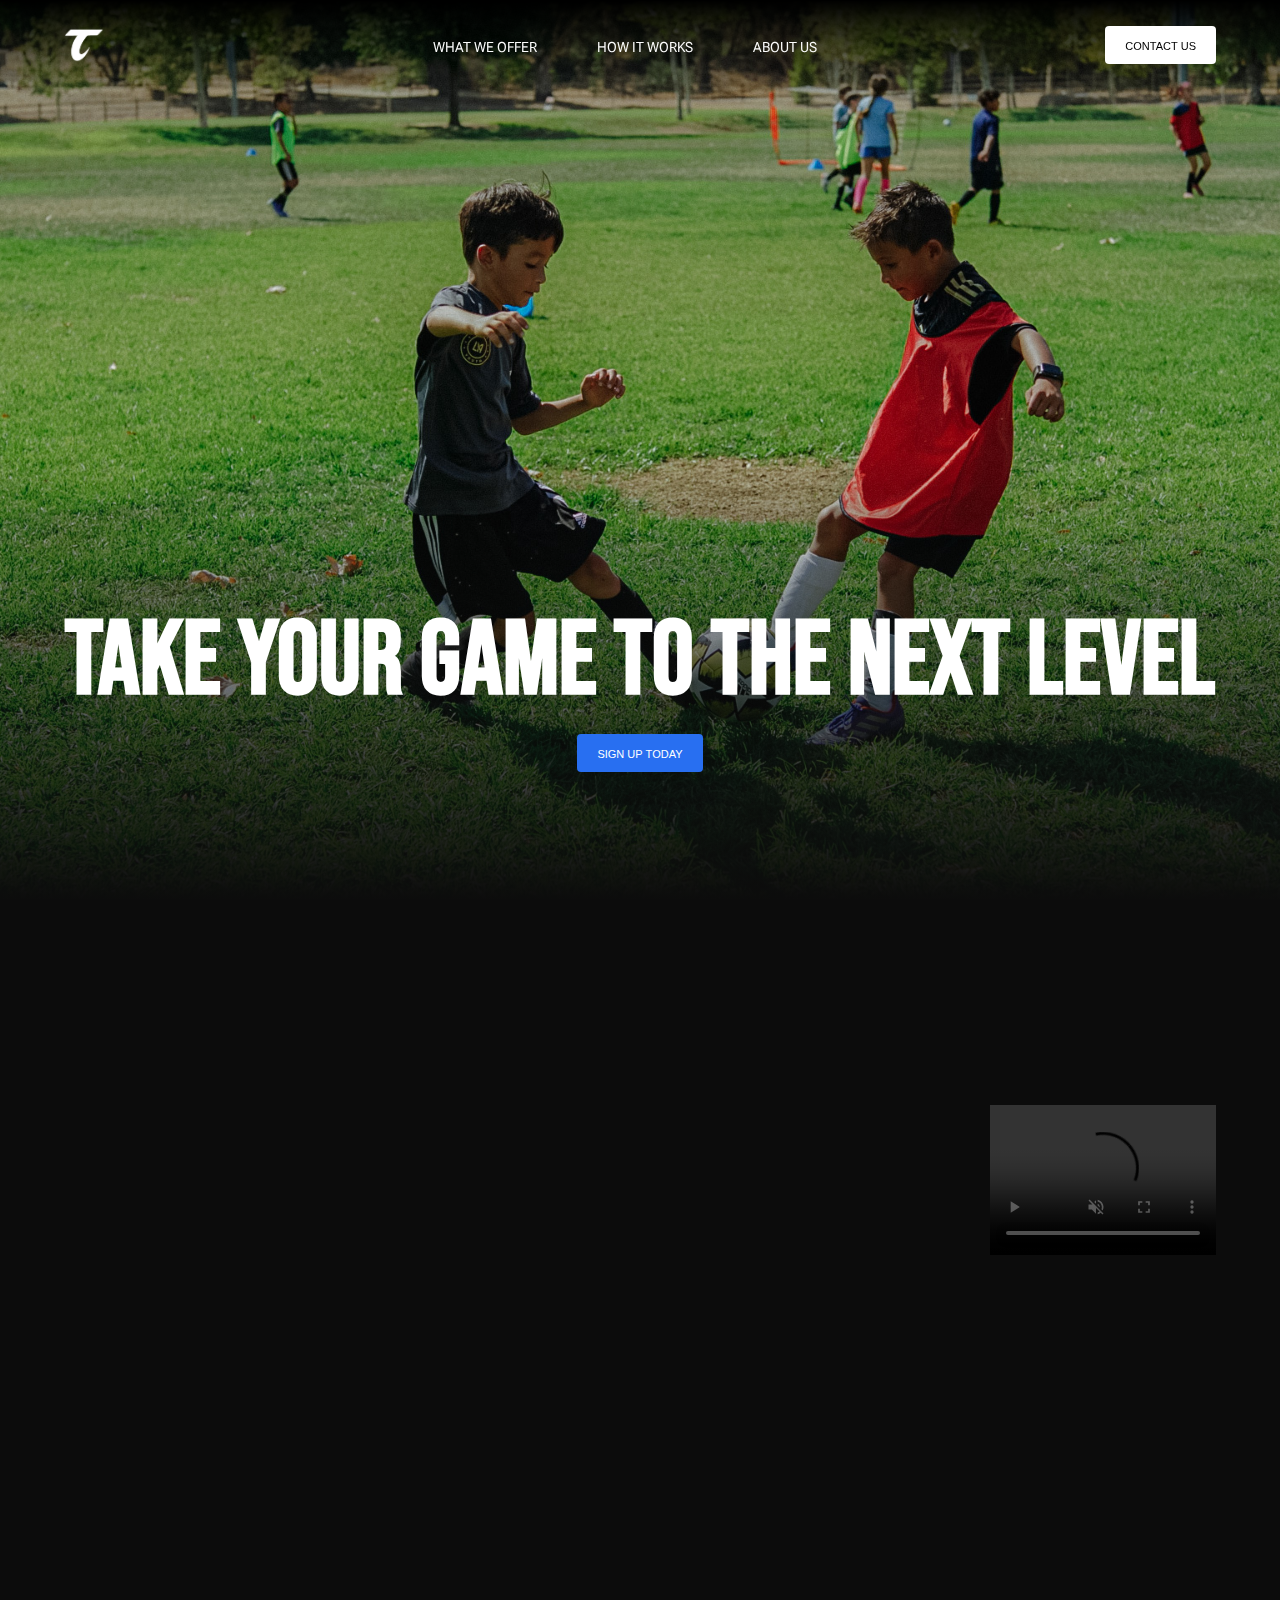
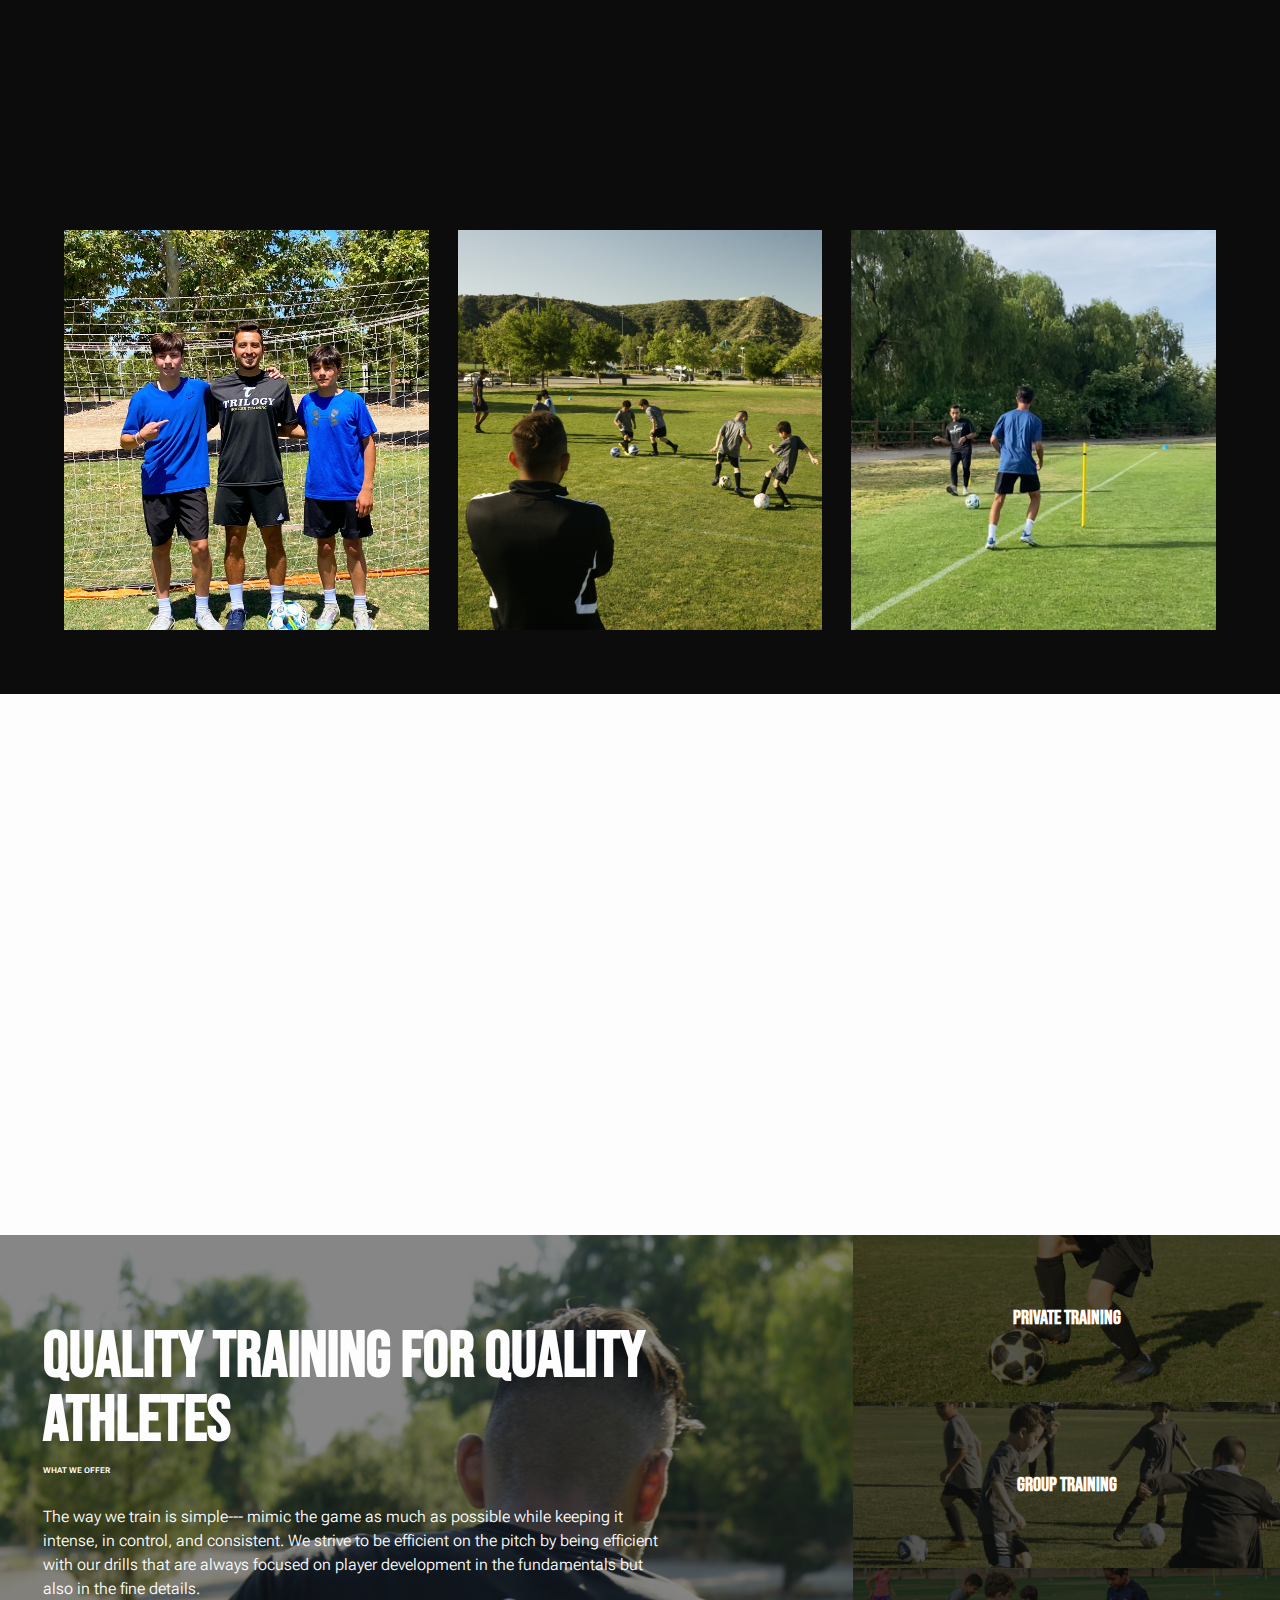
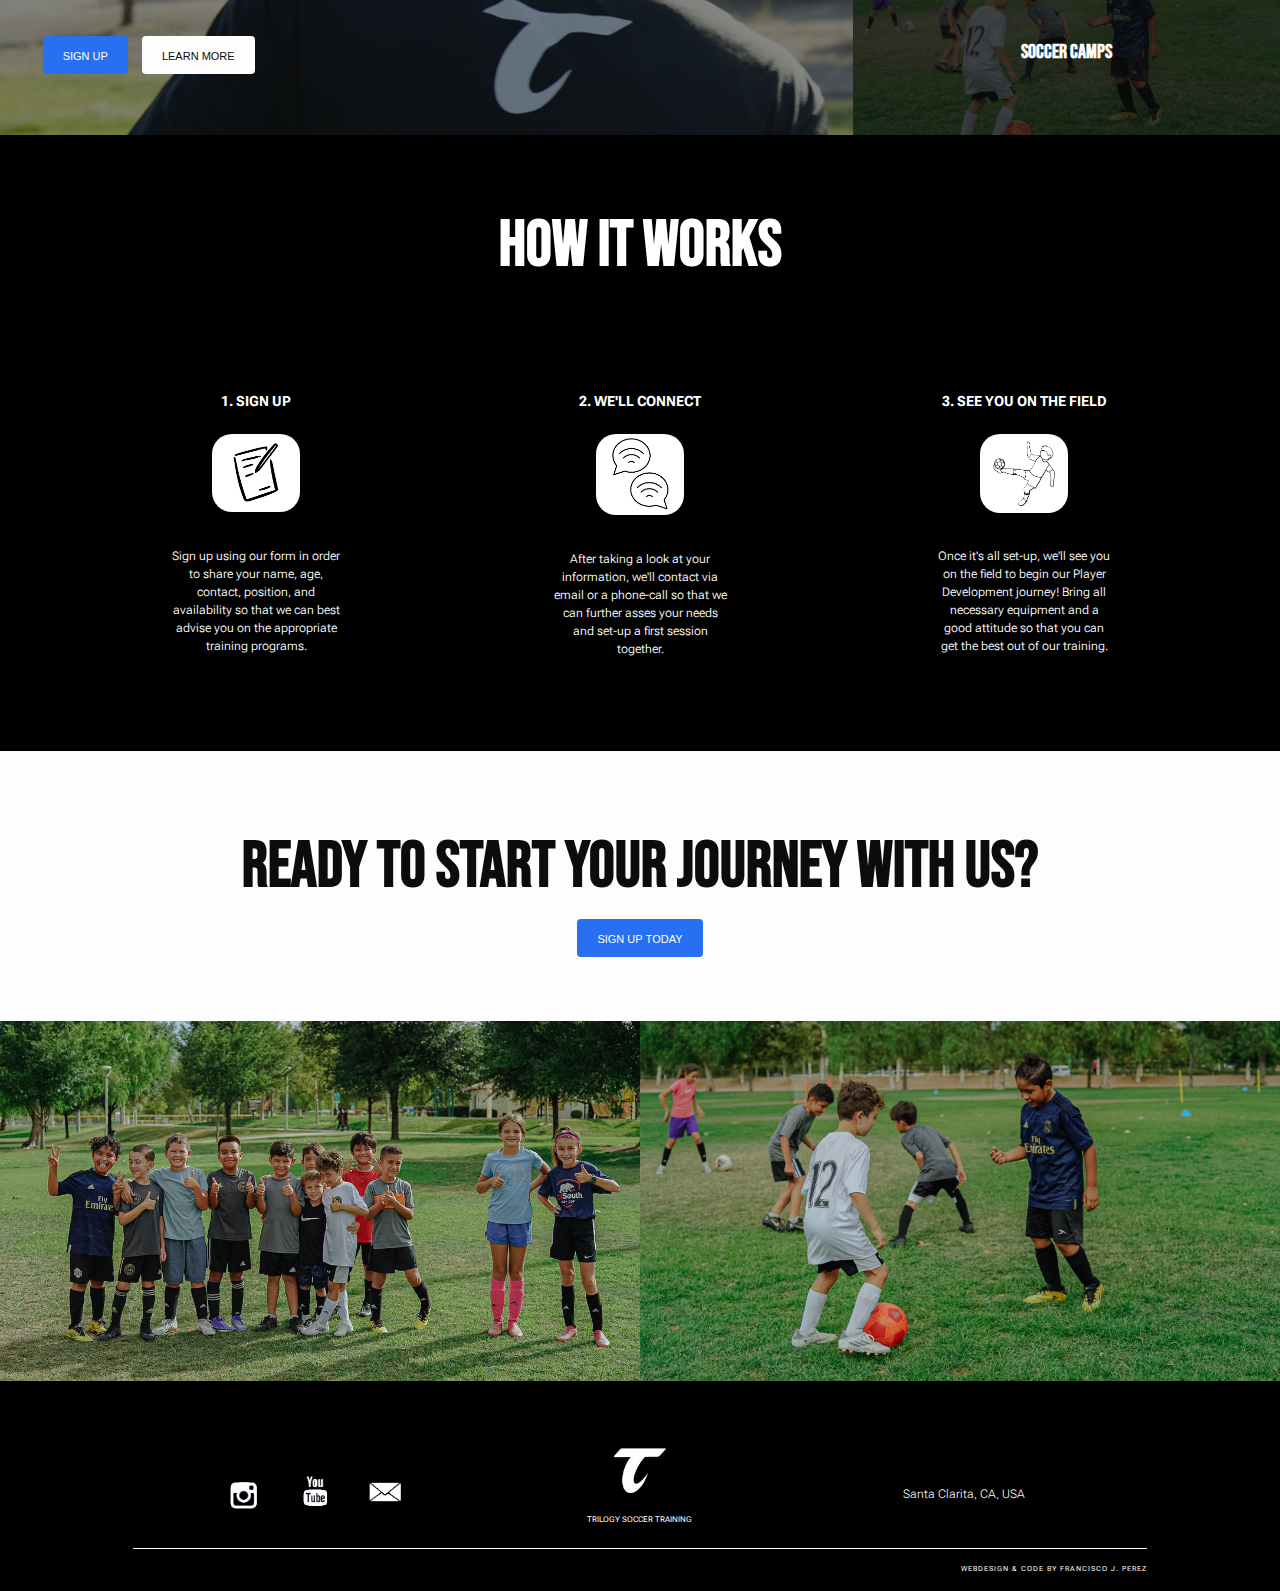
==== commit 42138585: "finished website version 1" ====
--- a/index.html
+++ b/index.html
@@ -39,6 +39,53 @@
             ><button id="contact-us" class="contact-btn">Contact Us</button>
           </a>
         </div>
+
+        <div class="dropdown">
+          <button class="dropbtn" id="menuBtn">
+            <img
+              src="images/menu-closed-icon.png"
+              alt="menu"
+              class="menu-closed"
+            />
+          </button>
+          <div class="dropdown-content hide" id="dropDown-content">
+            <div class="close">
+              <button class="closeBtn">
+                <img
+                  src="images/menu-icon-open.png"
+                  alt="x"
+                  class="menu-opened"
+                />
+              </button>
+            </div>
+            <ul class="menu-list">
+              <li class="menu-item">
+                <a href="what-we-offer.html" class="menu-link">What we offer</a>
+              </li>
+              <li class="menu-item">
+                <a href="#how-it-works" class="menu-link">How it works</a>
+              </li>
+              <li class="menu-item">
+                <a href="about.html" class="menu-link">About Us</a>
+              </li>
+              <li class="menu-item">
+                <a
+                  href="https://docs.google.com/forms/d/e/1FAIpQLSd0nlBnqHXJT5rqXsphaE1DOfJM_0eOpHghrw6ToFtZacVxNQ/viewform?usp=pp_url"
+                  class="menu-link"
+                  target="_blank"
+                  >Contact Us</a
+                >
+              </li>
+            </ul>
+            <div class="trilogyMenu">
+              <img
+                src="images/trilogy-soccer-logo.png"
+                alt="trilogy soccer training"
+                class="trilogyMenuImg"
+              />
+            </div>
+          </div>
+        </div>
       </nav>
     </header>
     <main>
@@ -55,7 +102,14 @@
             Take Your Game to the Next Level
           </h1>
           <!--<h3 id="first-session-free">Book Your First Session completely Free!</h3>-->
-          <button id="sign-up-now" class="sign-up-btn">Sign Up Today</button>
+          <button
+            onclick="window.open('https://docs.google.com/forms/d/e/1FAIpQLScQfb0lk0B9FIbXJKTSwI1MmadfXSiUIC3fQJfVg0D_K-BGgw/viewform?usp=pp_url');"
+            target="_blank"
+            id="sign-up-now"
+            class="sign-up-btn"
+          >
+            Sign Up Today
+          </button>
         </div>
 
         <div class="overlay"></div>
@@ -63,7 +117,7 @@
       <section class="container our-goal" id="intro-section">
         <div class="text-container flex" id="our-goal">
           <div id="our-goal-title" class="flex">
-            <div class="title">
+            <div class="title reveal title-animate-in">
               <h2 id="our-goal-h2" class="medium-title">
                 Our Goal is Your Development
               </h2>
@@ -73,7 +127,7 @@
             </div>
           </div>
           <!--<h3 class="ppp-h3" id="what-we-do">Who we are & what we do</h3>-->
-          <div id="intro-text">
+          <div id="intro-text" class="reveal text-animate">
             <p>
               That's what <strong>Trilogy Soccer Training</strong> is all about.
               We want to develop the next generation of soccer athletes, ready
@@ -90,7 +144,9 @@
               to start, or you're looking to push your limits and sharpen up
               those skills, let us help you today!
             </p>
-            <button id="learn-more" class="learn-more-btn">Learn More</button>
+            <a href="what-we-offer.html#offer-intro">
+              <button id="learn-more" class="learn-more-btn">Learn More</button>
+            </a>
           </div>
         </div>
         <div class="image-Section" id="intro-image-container">
@@ -102,17 +158,17 @@
         </div>
       </section>
       <section class="container" id="ppp-section">
-        <div class="flex" id="ppp-heading">
+        <div class="flex reveal title-animate-in" id="ppp-heading">
           <h2 class="ppp-h2 medium-title" id="prepare">Prepare.</h2>
           <h2 class="ppp-h2 medium-title" id="perform">Perform.</h2>
           <h2 class="ppp-h2 medium-title" id="perfect">Perfect.</h2>
         </div>
-        <div class="flex" id="sub-heading">
+        <div class="flex reveal title-animate-in" id="sub-heading">
           <h3 class="ppp-h3 small-title">Prepare with dedication.</h3>
           <h3 class="ppp-h3 small-title">Perform with confidence.</h3>
           <h3 class="ppp-h3 small-title">Perfect the process.</h3>
         </div>
-        <div class="flex" id="ppp-text">
+        <div class="flex reveal text-animate" id="ppp-text">
           <p id="methodology-text">
             Our methodology revolves around making our athletes train the way
             they want to play--- intense, precise, and in control. We create
@@ -166,9 +222,14 @@
         </div>
       </section>
       <section class="container" id="benefits-section">
-        <h2>What Makes Us Trilogy Soccer</h2>
+        <h2 class="reveal title-animate-in-short">
+          What Makes Us Trilogy Soccer
+        </h2>
         <div class="grid benefits-boxes" id="boxes-container">
-          <div class="small-box text-box" id="sharpen-fundamentals">
+          <div
+            class="small-box text-box reveal text-pop-up-1"
+            id="sharpen-fundamentals"
+          >
             <h3 id="fundamentals" class="box-heading">Fundamentals</h3>
             <img
               id="fundamental-icon"
@@ -182,7 +243,10 @@
             </p>
           </div>
 
-          <div class="small-box text-box" id="boost-confidence">
+          <div
+            class="small-box text-box reveal text-pop-up-1"
+            id="boost-confidence"
+          >
             <h3 id="confidence" class="box-heading">Confidence</h3>
             <img
               id="confidence-icon"
@@ -206,7 +270,7 @@
                 </div>    
                 -->
 
-          <div class="small-box text-box" id="soccer-iq">
+          <div class="small-box text-box reveal text-pop-up-1" id="soccer-iq">
             <h3 id="iq-heading" class="box-heading">Soccer IQ</h3>
             <img
               id="soccer-iq-icon"
@@ -226,7 +290,7 @@
                 </div>    
                 -->
 
-          <div class="small-box text-box" id="mindset-box">
+          <div class="small-box text-box reveal text-pop-up-1" id="mindset-box">
             <h3 id="mindset" class="box-heading">Champion Mindset</h3>
             <img
               id="champion-icon"
@@ -253,7 +317,16 @@
               are always focused on player development in the fundamentals but
               also in the fine details.
             </p>
-            <button class="sign-up-btn">Sign Up</button>
+            <div class="buttonBox">
+              <button
+                onclick="window.open('https://docs.google.com/forms/d/e/1FAIpQLScQfb0lk0B9FIbXJKTSwI1MmadfXSiUIC3fQJfVg0D_K-BGgw/viewform?usp=pp_url');"
+                target="_blank"
+                class="sign-up-btn"
+              >
+                Sign Up
+              </button>
+              <button class="learn-more-btn">Learn More</button>
+            </div>
           </div>
           <img
             src="images/cesar-francisco-example-2.JPG"
@@ -349,8 +422,8 @@
             </div>
             <p class="description step-box-p">
               Sign up using our form in order to share your name, age, contact,
-              position, and availability so that we can take a look to best
-              advise you on the appropriate training programs.
+              position, and availability so that we can best advise you on the
+              appropriate training programs.
             </p>
           </div>
           <div id="step-2-box" class="step-box">
@@ -391,7 +464,14 @@
           <h2 class="medium-title" id="ready-to-join">
             Ready to Start Your Journey With Us?
           </h2>
-          <button id="sign-up-now" class="sign-up-btn">Sign Up Today</button>
+          <button
+            onclick="window.open('https://docs.google.com/forms/d/e/1FAIpQLScQfb0lk0B9FIbXJKTSwI1MmadfXSiUIC3fQJfVg0D_K-BGgw/viewform?usp=pp_url');"
+            target="_blank"
+            id="sign-up-now"
+            class="sign-up-btn"
+          >
+            Sign Up Today
+          </button>
         </div>
       </section>
 
@@ -439,7 +519,10 @@
               /></a>
             </li>
             <li>
-              <a href="#" class="social-link" target="_blank"
+              <a
+                href="mailto:trilogysoccertraining@gmail.com"
+                class="social-link"
+                target="_blank"
                 ><img
                   src="images/email-icon-white.png"
                   alt="email"
@@ -450,7 +533,7 @@
         </div>
         <div class="sub-box flex" id="logo-text">
           <img id="trilogy-simple-logo" src="images/white-trilogy-logo.PNG" />
-          <h4 id="small-text-footer">Trilogy Soccer Training, Est. 2021</h4>
+          <h4 id="small-text-footer">Trilogy Soccer Training</h4>
         </div>
         <div class="flex sub-box" id="location">
           <h3 id="location-text">Santa Clarita, CA, USA</h3>
--- a/styles.css
+++ b/styles.css
@@ -7,8 +7,8 @@
 
 body {
   font-size: 1rem;
-  margin: 0 auto;
-  padding: 0 auto;
+  margin: 0%;
+  padding: 0%;
   font-family: "Roboto Flex", sans-serif;
   background-color: var(--black);
 }
@@ -33,10 +33,15 @@
   width: 100%;
   height: 100%;
   padding-left: 5%;
-  padding-right: 5%;
+  padding-right: 0%;
   display: flex;
   align-items: center;
   justify-content: space-between;
+}
+
+.scroll {
+  background-color: var(--black) !important;
+  transition: background-color 200ms linear;
 }
 
 .navList {
@@ -94,13 +99,17 @@
   background-color: #1758d0;
 }
 
+.contact-box {
+  display: none;
+}
+
 .contact-btn {
   background-color: rgb(255, 255, 255);
   color: black;
 }
 
+.weOfferText .learn-more-btn:hover,
 .contact-btn:hover,
-.contact-btn:active,
 .contact-btn:focus {
   background-color: rgb(203, 203, 203);
 }
@@ -115,6 +124,156 @@
   /*margin-right: 30%;
     margin-left: 15px;*/
   align-content: center;
+}
+
+/*drop down menu*/
+.menu-closed,
+.menu-opened {
+  width: 50px;
+}
+
+.dropbtn {
+  background-color: transparent;
+}
+
+.dropbtn:hover,
+.dropbtn:focus {
+  background-color: transparent;
+  transform: scale(1.2);
+}
+
+.dropdown {
+  position: relative;
+  display: inline-block;
+}
+
+.dropdown-content {
+  transition: all 0.5s ease-in-out;
+
+  transform: rotate(0deg);
+  display: block;
+  position: absolute;
+  background-color: black;
+  color: var(--white);
+  min-width: 250px;
+  width: 25vw;
+  height: 110vh;
+  right: 0;
+  top: -25px;
+  z-index: 2;
+}
+
+.dropdown-content .close {
+  display: flex;
+  margin-top: 5%;
+  align-items: center;
+  justify-content: flex-end;
+}
+
+.dropdown-content .close .closeBtn {
+  background-color: transparent;
+  padding: 5%;
+  margin-top: 5%;
+  font-size: 2rem;
+  border-radius: 0rem;
+  display: flex;
+  align-items: center;
+  justify-content: center;
+}
+
+.dropdown-content .close .closeBtn:hover {
+  background-color: transparent;
+  transform: scale(1.2);
+}
+
+.dropdown-content ul {
+  padding: 25% 5%;
+  display: flex;
+  flex-direction: column;
+  align-items: center;
+  justify-content: space-evenly;
+  margin: 0%;
+  height: 35%;
+  color: white;
+}
+
+.dropdown-content ul li {
+  display: flex;
+  align-items: center;
+  justify-content: center;
+  width: 100%;
+  height: 100%;
+  margin: 0%;
+  text-align: center;
+  color: white;
+}
+
+.dropdown-content ul li a {
+  display: flex;
+  align-items: center;
+  justify-content: center;
+  color: white;
+  width: 100%;
+  height: 100%;
+  padding: 0%;
+  text-decoration: none;
+  margin: 0%;
+}
+
+.dropdown-content ul li a:hover,
+.dropdown-content ul li a:active,
+.dropdown-content ul li a:focus {
+  text-decoration: underline;
+}
+
+.dropdown-content ul li a:visited {
+  color: unset;
+  text-decoration: none;
+}
+
+.dropdown-content .trilogyMenu {
+  display: flex;
+  align-items: center;
+  justify-content: center;
+  margin-top: 10%;
+}
+
+.trilogyMenu img {
+  max-width: 175px;
+  width: 100%;
+}
+
+.hide {
+  display: none;
+}
+
+.dropdown-content.hide {
+  display: block;
+  right: -250px;
+  animation: slide-right 0.5s ease-out;
+}
+
+.dropdown-content.show {
+  right: 0;
+  animation: slide-left 0.5s ease;
+}
+
+@keyframes slide-left {
+  0% {
+    transform: translateX(250px);
+  }
+  100% {
+    transform: translateX(0);
+  }
+}
+
+@keyframes slide-right {
+  0% {
+    transform: translateX(0);
+  }
+  100% {
+    transform: translateX(250px);
+  }
 }
 
 /** start of MAIN section design */
@@ -647,7 +806,7 @@
 }*/
 
 .quality-training {
-  width: 100vw;
+  width: 100%;
   max-width: 100vw;
   padding: 0px;
   position: relative;
@@ -695,11 +854,22 @@
 }
 
 .weOfferText .small-title {
-  display: none;
+  /*display: none;*/
   font-variant-caps: all-petite-caps;
   font-size: 0.75rem;
-  color: rgb(115, 115, 115);
+  color: var(--white);
+  /*color: var(--black);*/
+}
+
+.weOfferText .learn-more-btn {
+  background-color: var(--white);
   color: var(--black);
+  display: inline-block;
+  margin-left: 10px;
+}
+
+.weOfferText .buttonBox {
+  margin-top: 20px;
 }
 
 .weOfferText .description {
@@ -986,6 +1156,8 @@
   align-items: center;
   justify-content: space-around;
   width: 100%;
+  max-width: 700px;
+  margin: auto;
 }
 
 .individual-logo-box {
@@ -994,7 +1166,12 @@
 }
 
 .logo {
-  width: 75px;
+  width: 35px;
+  margin: 0px 10px;
+}
+
+#da {
+  width: 25px;
 }
 
 .coach-quote {
@@ -1356,11 +1533,6 @@
     /*font-size: 4rem;*/
     margin: 0px;
     margin-bottom: 10px;
-  }
-
-  .navList {
-    display: flex;
-    flex-direction: row;
   }
 
   nav ul li {
@@ -1449,7 +1621,6 @@
 
   /*inner-offer-boxes*/
   .quality-training {
-    width: 100vw;
     min-height: 300px;
     max-height: 500px;
     padding: 0px;
@@ -1488,6 +1659,10 @@
     left: 0;
     max-width: 100%;
     padding: 5%;
+  }
+
+  .weOfferText .description {
+    margin-top: 25px;
   }
 
   .offerContainer {
@@ -1647,6 +1822,23 @@
         object-fit: cover;
     }
     */
+  #navbar {
+    padding-right: 5%;
+  }
+
+  .navList {
+    display: flex;
+    flex-direction: row;
+  }
+
+  .contact-box {
+    display: flex;
+  }
+
+  .dropdown {
+    display: none;
+  }
+
   #intro-section {
     flex-direction: row;
   }
@@ -1786,7 +1978,9 @@
 
   /*about*/
   .logo {
+    /*
     width: 120px;
+    width: 35px;*/
   }
 
   /*footer*/
@@ -1813,3 +2007,132 @@
     flex-direction: column;
   }
 }
+
+/**animations*/
+
+.reveal {
+  position: relative;
+  opacity: 0;
+}
+
+.reveal.active {
+  opacity: 1;
+}
+
+/*
+.active.title-animate-out {
+  animation: title-animate-out 0.5s ease-in-out;
+}*/
+.active.title-animate-in-short {
+  animation: short-title 1s ease-out;
+}
+
+.active.title-animate-in {
+  animation: title-animate-in 1s ease-out;
+}
+
+.active.text-animate {
+  animation: text-animate 1s ease-out;
+}
+
+.active.text-pop-up-1 {
+  animation: pop-1 1s linear;
+}
+
+/*
+.active.text-pop-up-2 {
+  animation: pop-2 1.7s linear;
+}
+
+.active.text-pop-up-3 {
+  animation: pop-3 1.9s linear;
+}
+
+.active.text-pop-up-4 {
+  animation: pop-4 2s linear;
+}*/
+
+@keyframes title-animate-in {
+  0% {
+    transform: translateY(100px);
+    opacity: 0;
+  }
+  100% {
+    transform: translateY(0);
+    opacity: 1;
+  }
+}
+
+@keyframes short-title {
+  0% {
+    transform: translateY(50px);
+    opacity: 0;
+  }
+  100% {
+    transform: translateY(0);
+    opacity: 1;
+  }
+}
+
+@keyframes text-animate {
+  0% {
+    transform: translateY(100px);
+    opacity: 0;
+  }
+  100% {
+    transform: translateY(0px);
+    opacity: 1;
+  }
+}
+
+@keyframes pop-1 {
+  0% {
+    opacity: 0;
+  }
+  100% {
+    opacity: 1;
+    /*transform: scale(1.1);*/
+  } /*
+  40% {
+    /*transform: scale(1);
+  }*/
+}
+
+@keyframes pop-2 {
+  0% {
+    opacity: 0;
+  }
+  50% {
+    opacity: 1;
+    /*transform: scale(1.1);
+  }
+  60% {
+    transform: scale(1);*/
+  }
+}
+
+@keyframes pop-3 {
+  0% {
+    opacity: 0;
+  }
+  75% {
+    opacity: 1;
+    /*transform: scale(1.1);
+  }
+  80% {
+    transform: scale(1);*/
+  }
+}
+
+@keyframes pop-4 {
+  0% {
+    opacity: 0;
+  } /*
+  80% {
+    opacity: 1;
+    transform: scale(1.1);
+  }*/
+  100% {
+    opacity: 1;
+  }
+}
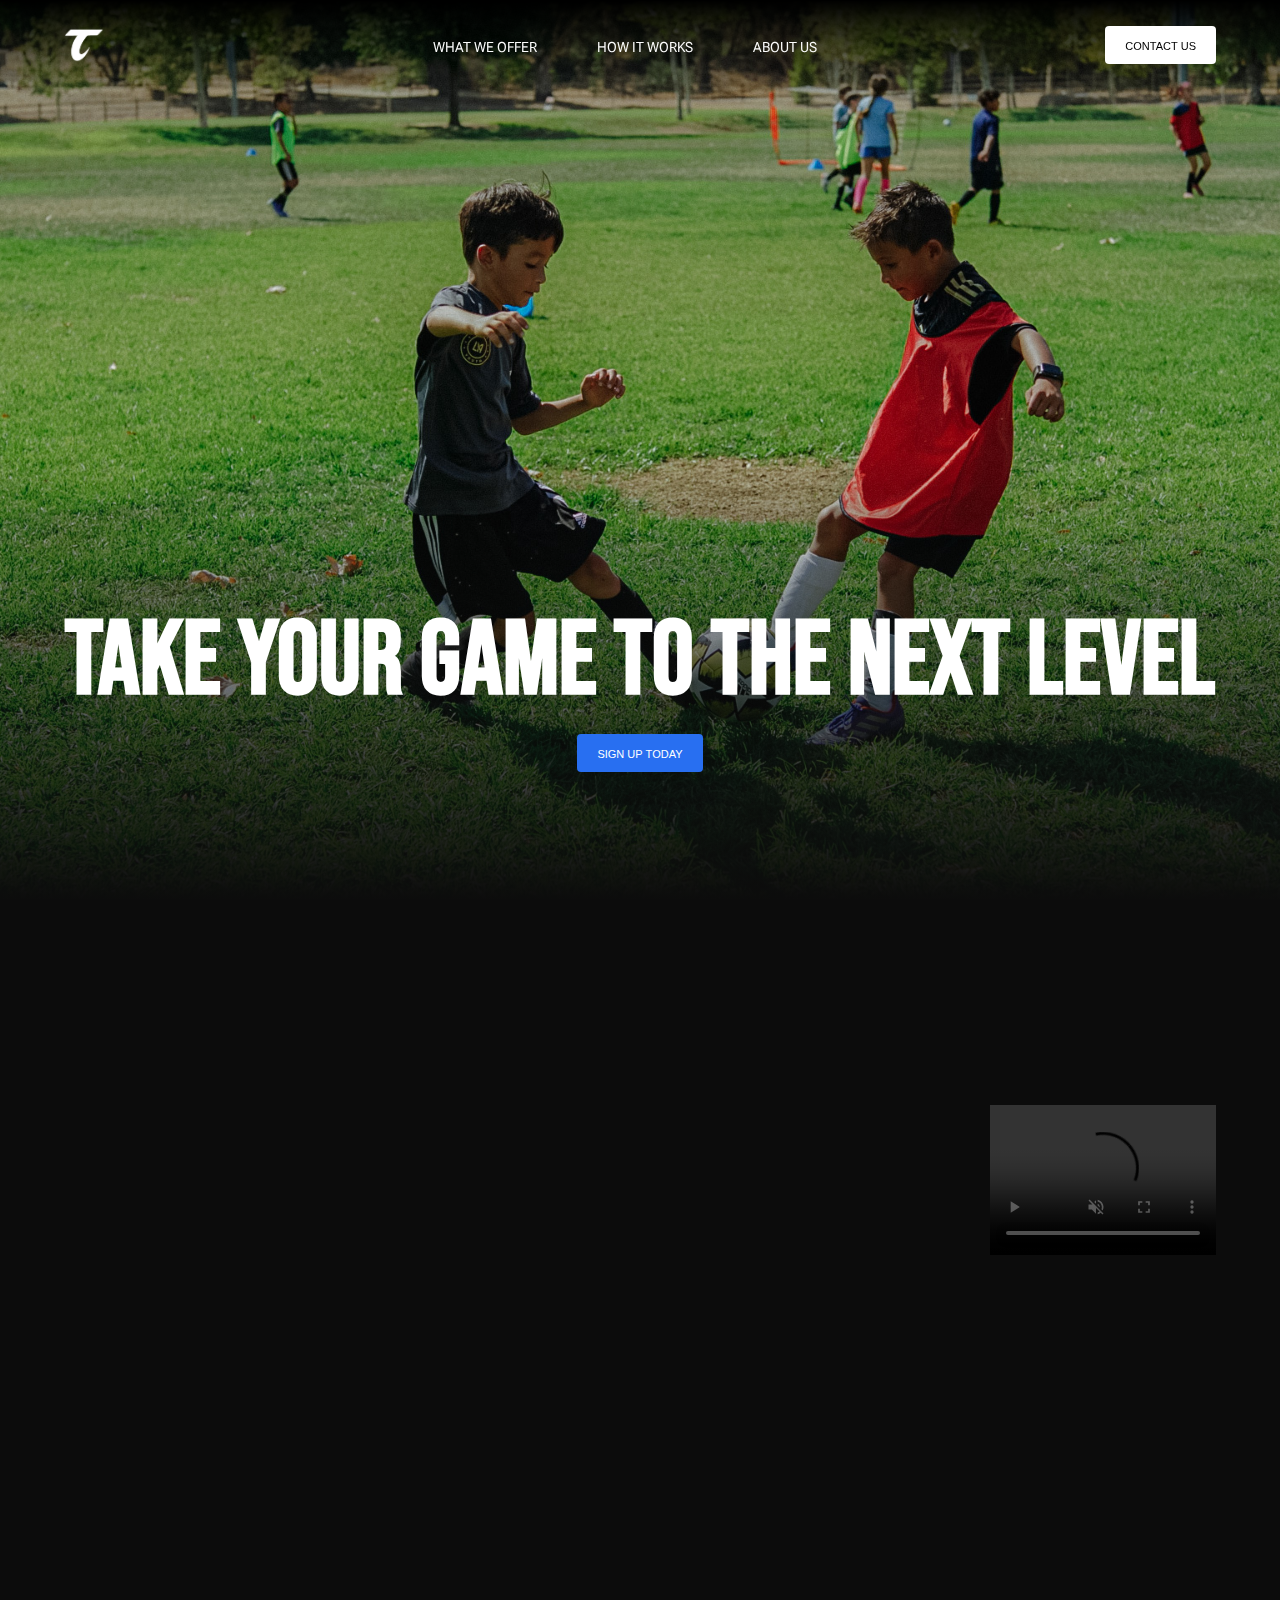
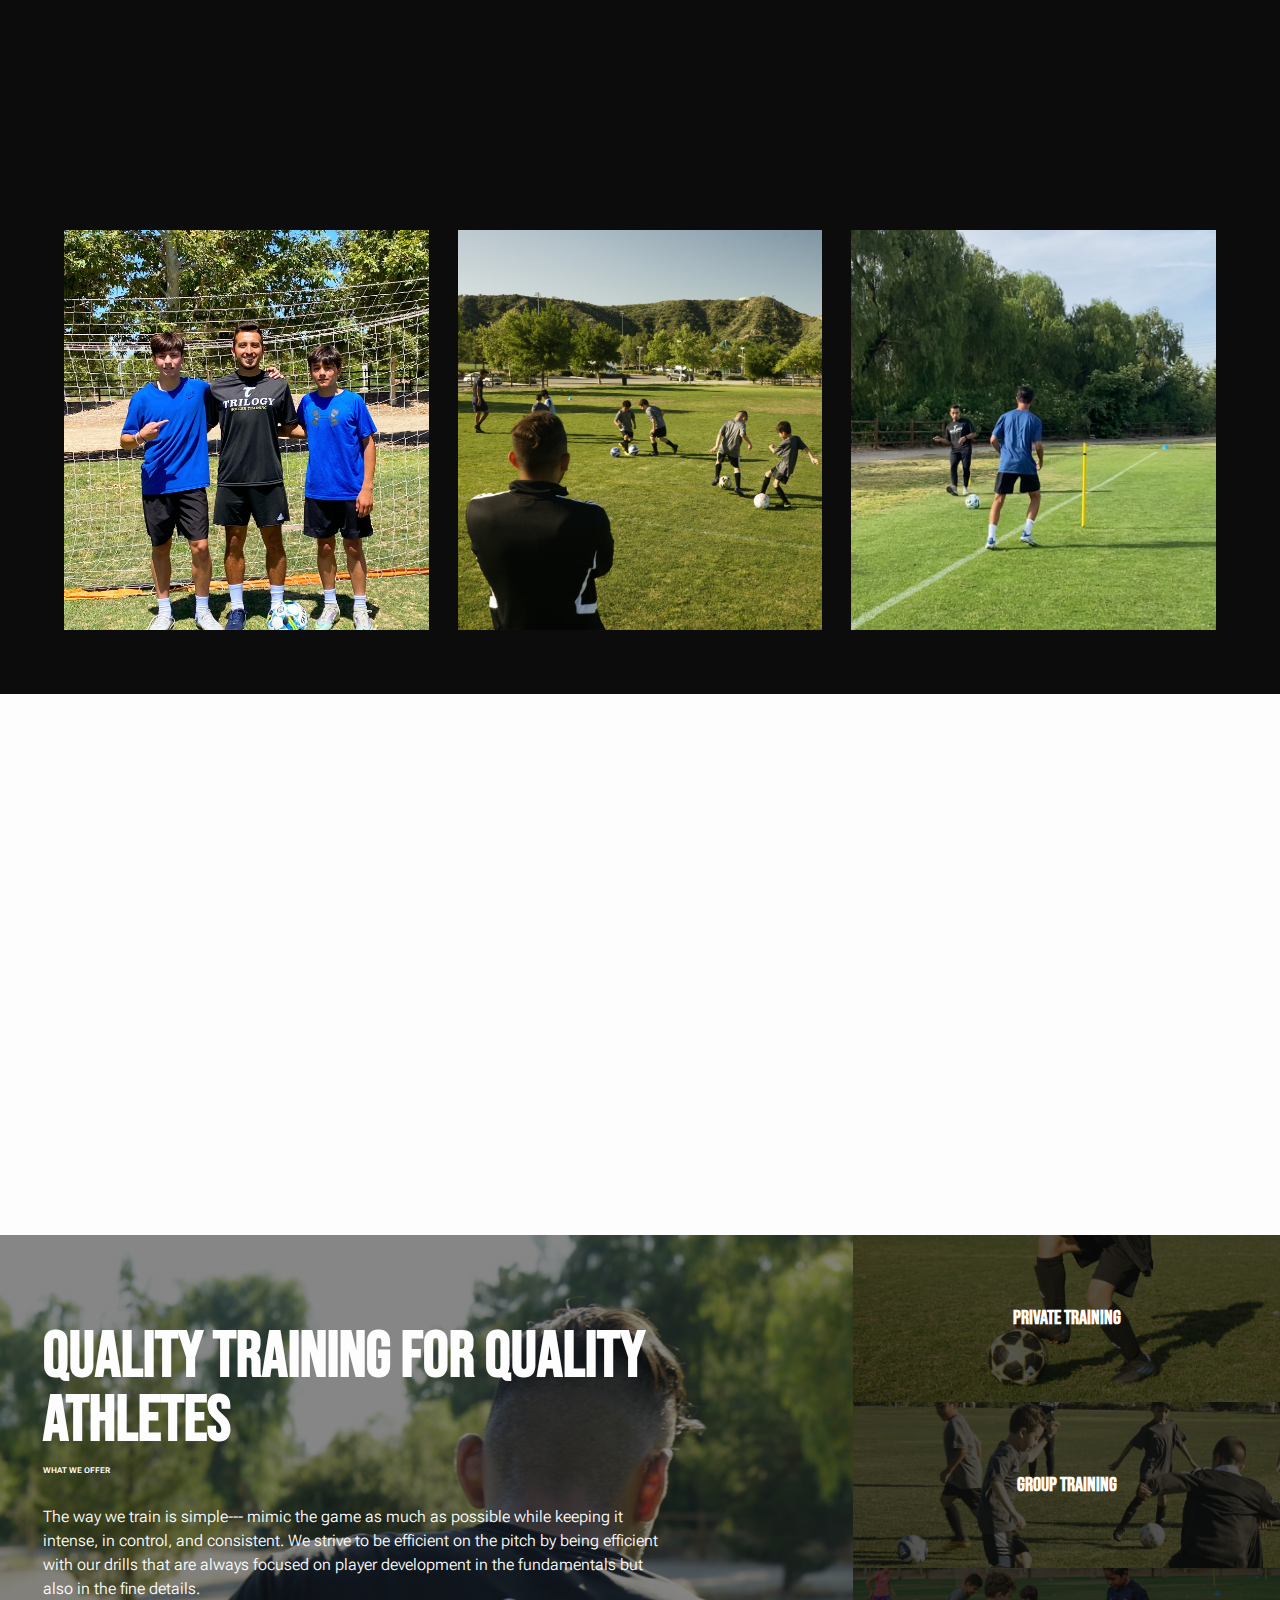
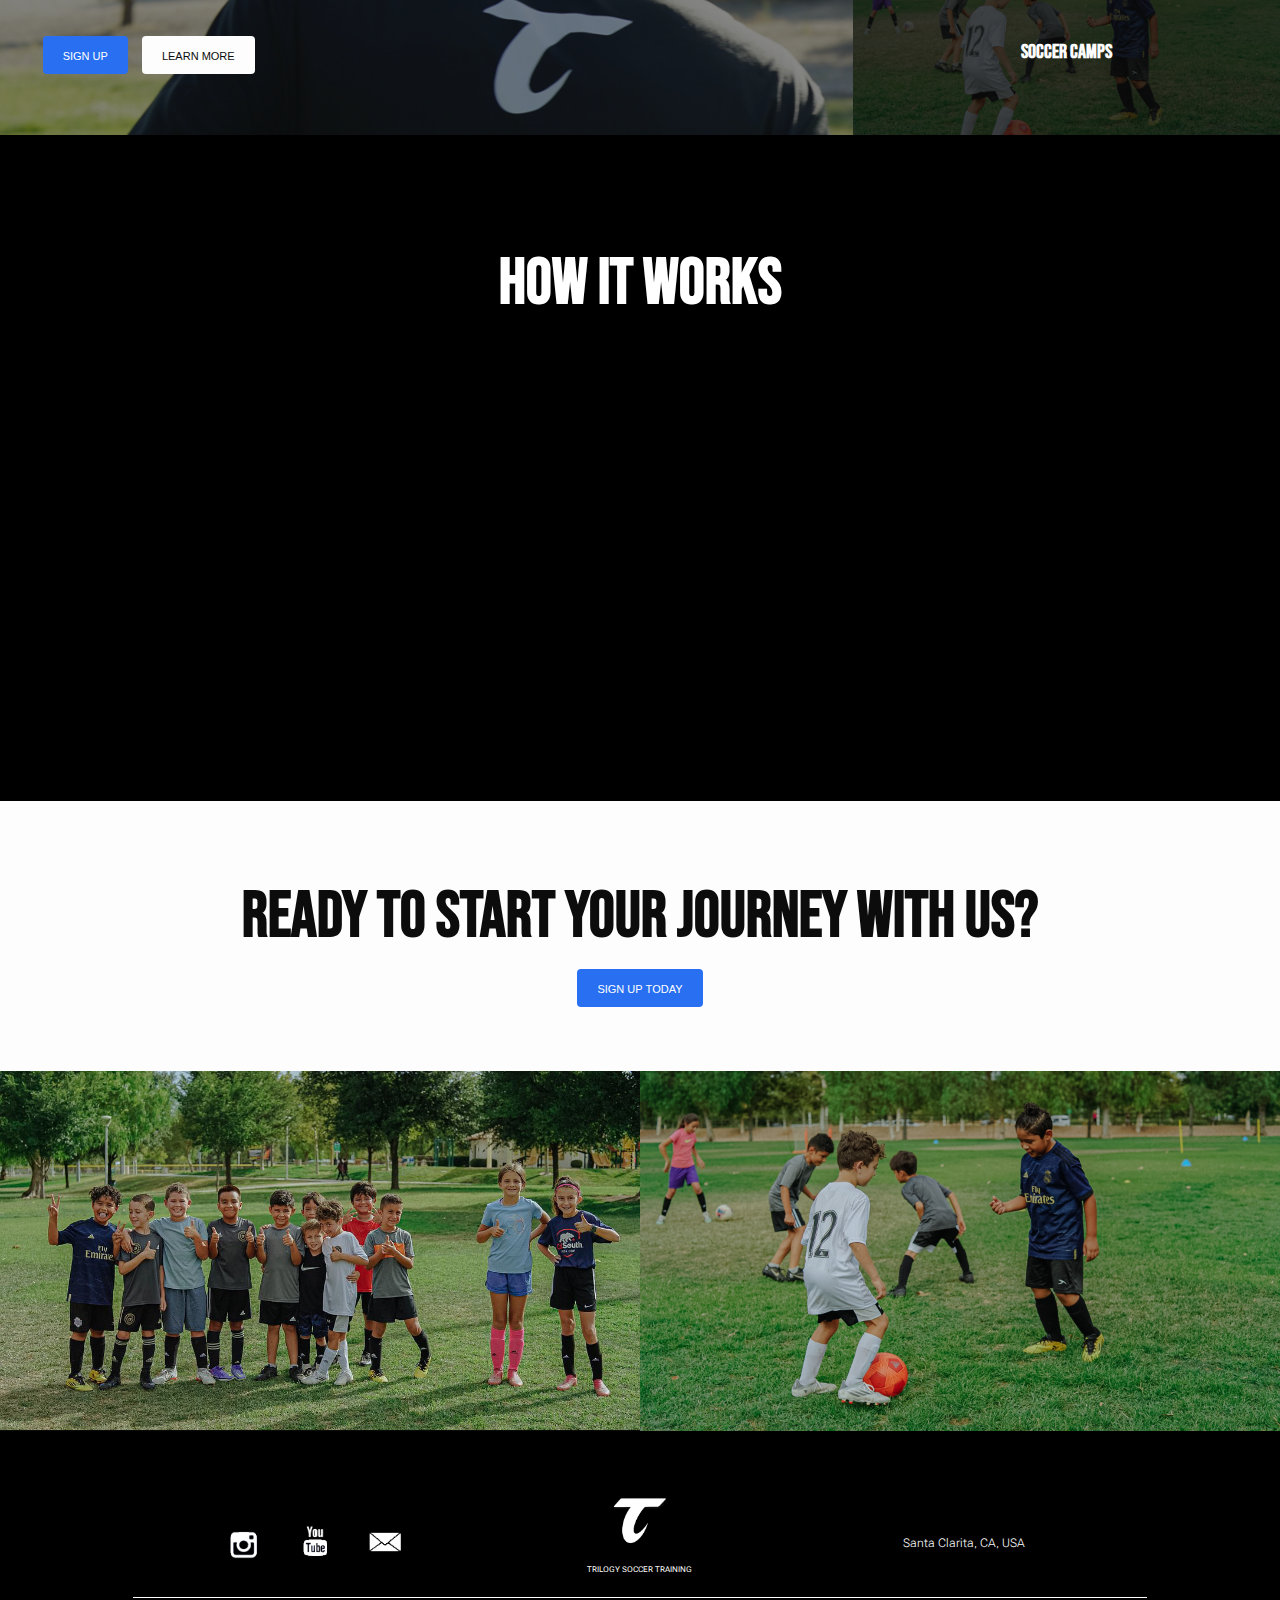
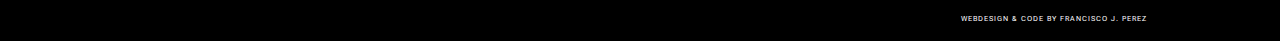
==== commit c23b4a63: "finished all animations" ====
--- a/index.html
+++ b/index.html
@@ -411,7 +411,7 @@
       <section class="container" id="how-it-works">
         <h2 id="how-it-works-title">How it works</h2>
         <div id="how-it-works-boxes" class="flex">
-          <div id="step-1-box" class="step-box">
+          <div id="step-1-box" class="step-box reveal rise-up">
             <h3 id="Step-1">1. Sign Up</h3>
             <div class="icon-container">
               <img
@@ -426,7 +426,7 @@
               appropriate training programs.
             </p>
           </div>
-          <div id="step-2-box" class="step-box">
+          <div id="step-2-box" class="step-box reveal rise-up">
             <h3 id="Step-2">2. We'll connect</h3>
             <div class="icon-container">
               <img
@@ -441,7 +441,7 @@
               a first session together.
             </p>
           </div>
-          <div id="step-3-box" class="step-box">
+          <div id="step-3-box" class="step-box reveal rise-up">
             <h3 id="Step-3">3. See You on the Field</h3>
             <div class="icon-container">
               <img
--- a/styles.css
+++ b/styles.css
@@ -973,14 +973,15 @@
 .step-box {
   display: flex;
   flex-direction: column;
-  padding: 15px;
+  padding: 0px 15px;
   text-align: center;
   align-items: center;
   justify-content: center;
   /*border: 1px solid darkgray;*/
   width: 60%;
   min-height: 200px;
-  margin: 2% 0%;
+  margin: 5% 0%;
+  margin-top: 0%;
 }
 
 .step-box h3 {
@@ -1006,7 +1007,7 @@
 
 .step-box-p {
   max-width: 175px;
-  padding: 5%;
+  padding: 2.5%;
   font-size: 0.75rem;
   text-align: center;
 }
@@ -1730,9 +1731,10 @@
 
   /* how it works */
 
+  /*
   #how-it-works {
-    padding: 2% 5%;
-  }
+    min-height: 100vh;
+  }*/
 
   #how-it-works-boxes {
     flex-direction: row;
@@ -2012,11 +2014,14 @@
 
 .reveal {
   position: relative;
+  filter: blur(5px);
+
   opacity: 0;
 }
 
 .reveal.active {
   opacity: 1;
+  filter: blur(0);
 }
 
 /*
@@ -2035,8 +2040,60 @@
   animation: text-animate 1s ease-out;
 }
 
+.rise-up {
+  transform: translateY(100%);
+  transition: all 1s;
+}
+
+.text-pop-up-1 {
+  transform: translateX(-100%);
+  transition: all 1s;
+}
+
+.slide-left {
+  transform: translateX(-100%);
+  transition: all 1s;
+}
+
+.slide-right {
+  transform: translateX(100%);
+  transition: all 1s;
+}
+
 .active.text-pop-up-1 {
-  animation: pop-1 1s linear;
+  transform: translateX(0);
+}
+
+.active.slide-left {
+  transform: translateX(0);
+}
+
+.active.slide-right {
+  transform: translateX(0);
+}
+
+.text-pop-up-1:nth-child(2) {
+  transition-delay: 200ms;
+}
+
+.text-pop-up-1:nth-child(3) {
+  transition-delay: 400ms;
+}
+
+.text-pop-up-1:nth-child(4) {
+  transition-delay: 600ms;
+}
+
+.active.rise-up {
+  transform: translateY(0);
+}
+
+.rise-up:nth-child(2) {
+  transition-delay: 100ms;
+}
+
+.rise-up:nth-child(3) {
+  transition-delay: 200ms;
 }
 
 /*
@@ -2087,9 +2144,11 @@
 
 @keyframes pop-1 {
   0% {
+    transform: translateX(-100px);
     opacity: 0;
   }
   100% {
+    transform: translate(0px);
     opacity: 1;
     /*transform: scale(1.1);*/
   } /*
@@ -2097,42 +2156,3 @@
     /*transform: scale(1);
   }*/
 }
-
-@keyframes pop-2 {
-  0% {
-    opacity: 0;
-  }
-  50% {
-    opacity: 1;
-    /*transform: scale(1.1);
-  }
-  60% {
-    transform: scale(1);*/
-  }
-}
-
-@keyframes pop-3 {
-  0% {
-    opacity: 0;
-  }
-  75% {
-    opacity: 1;
-    /*transform: scale(1.1);
-  }
-  80% {
-    transform: scale(1);*/
-  }
-}
-
-@keyframes pop-4 {
-  0% {
-    opacity: 0;
-  } /*
-  80% {
-    opacity: 1;
-    transform: scale(1.1);
-  }*/
-  100% {
-    opacity: 1;
-  }
-}
